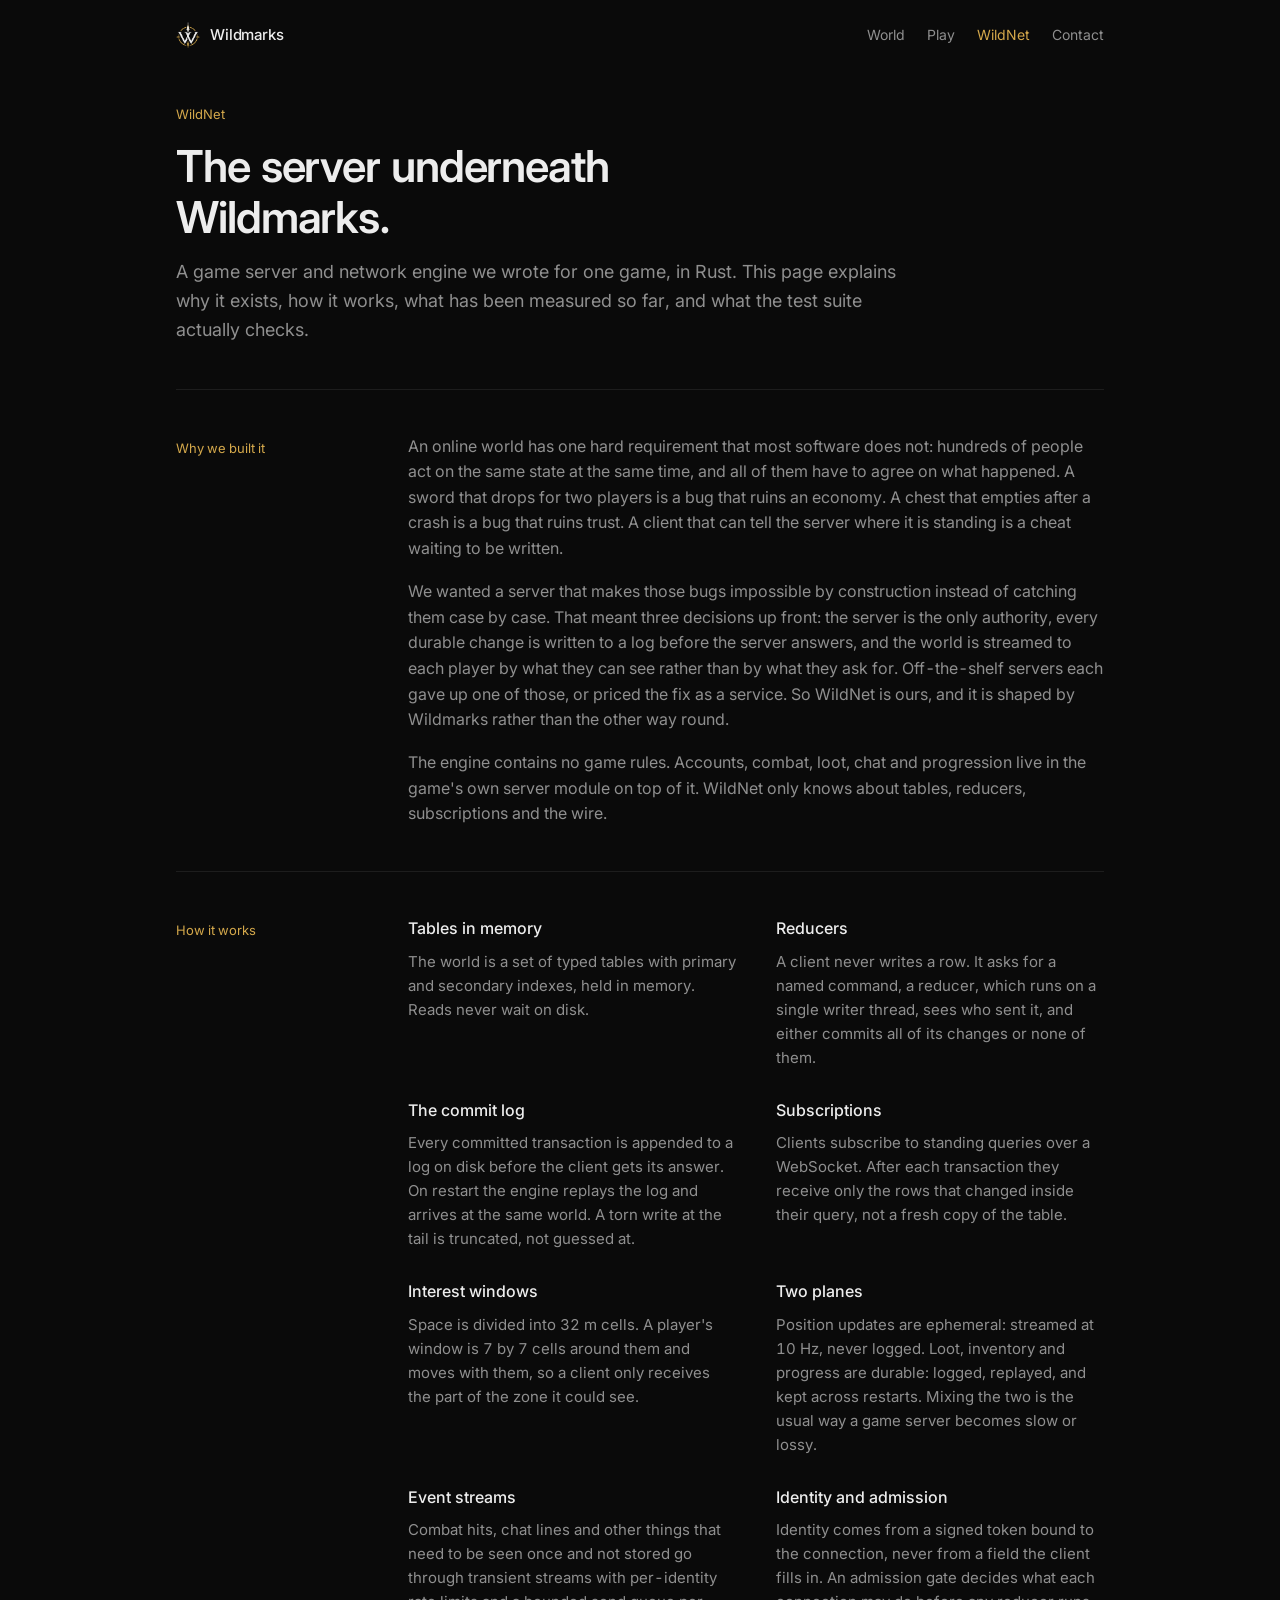
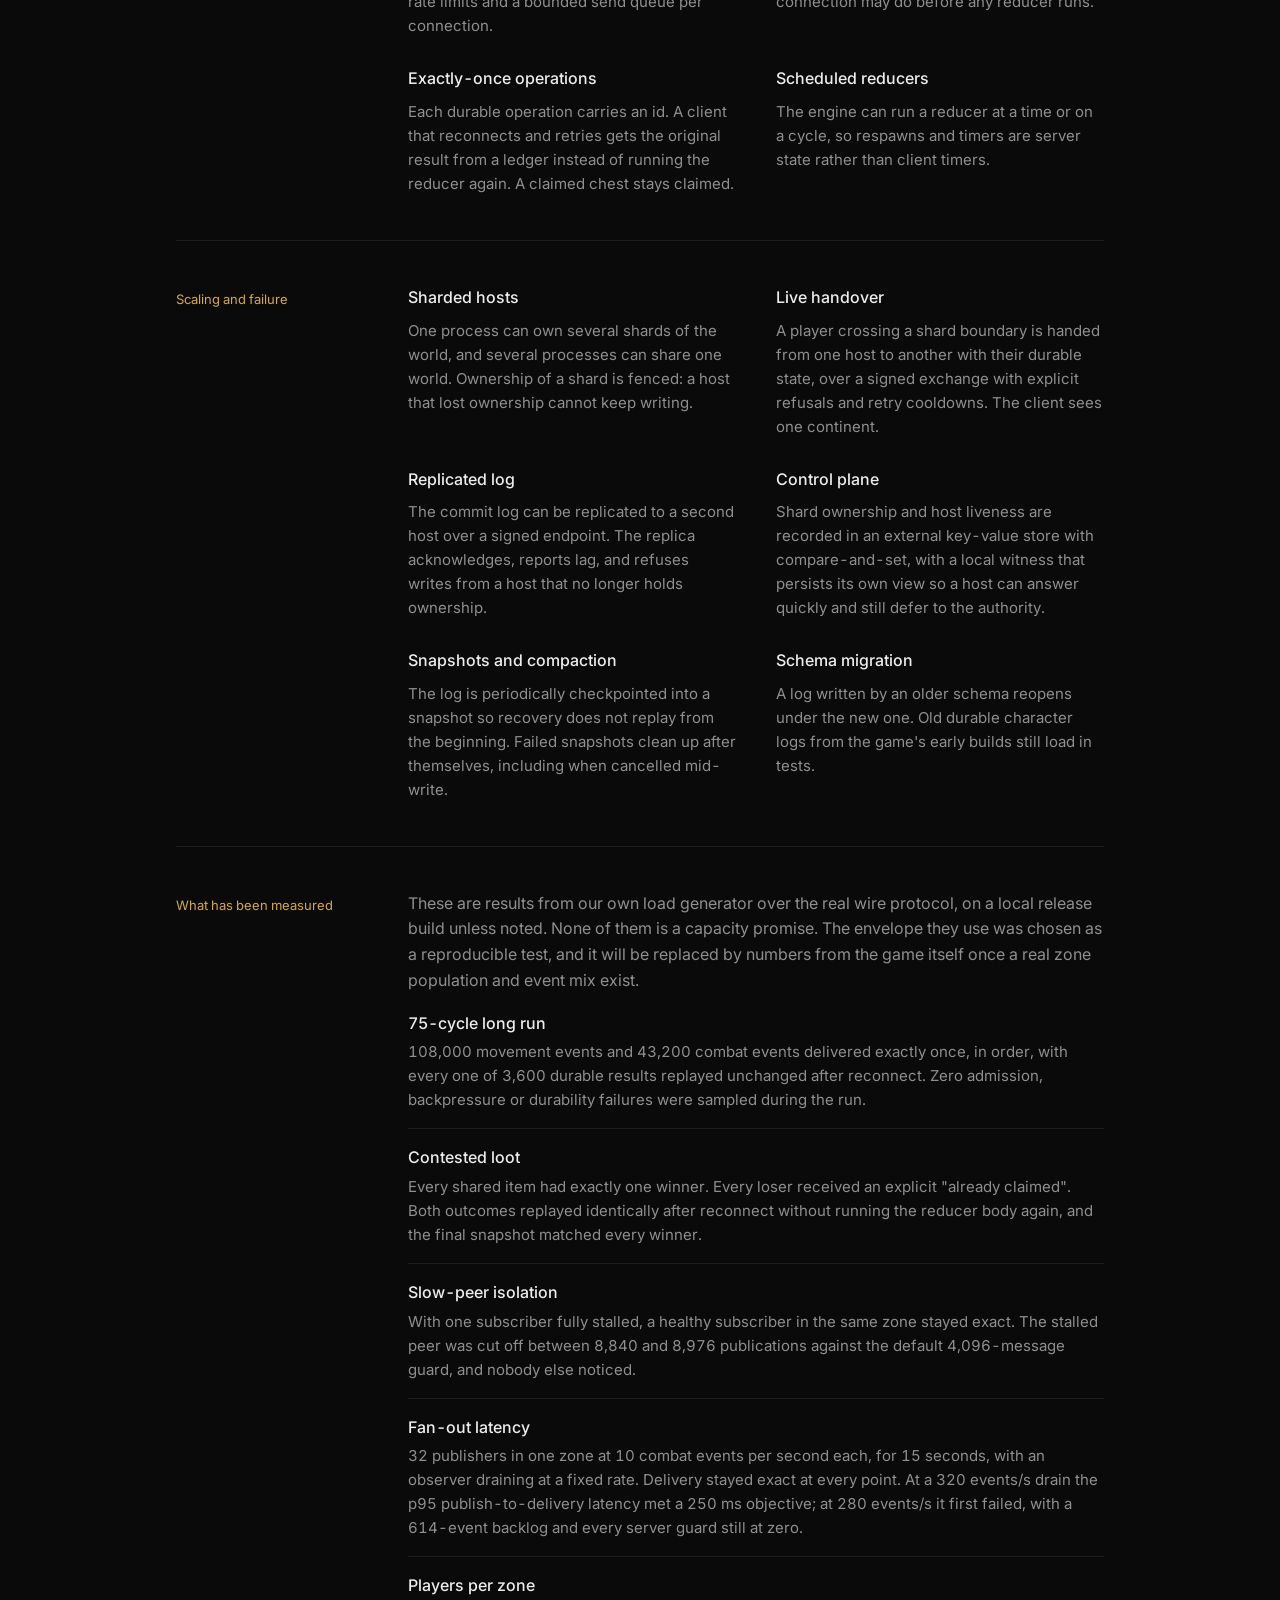
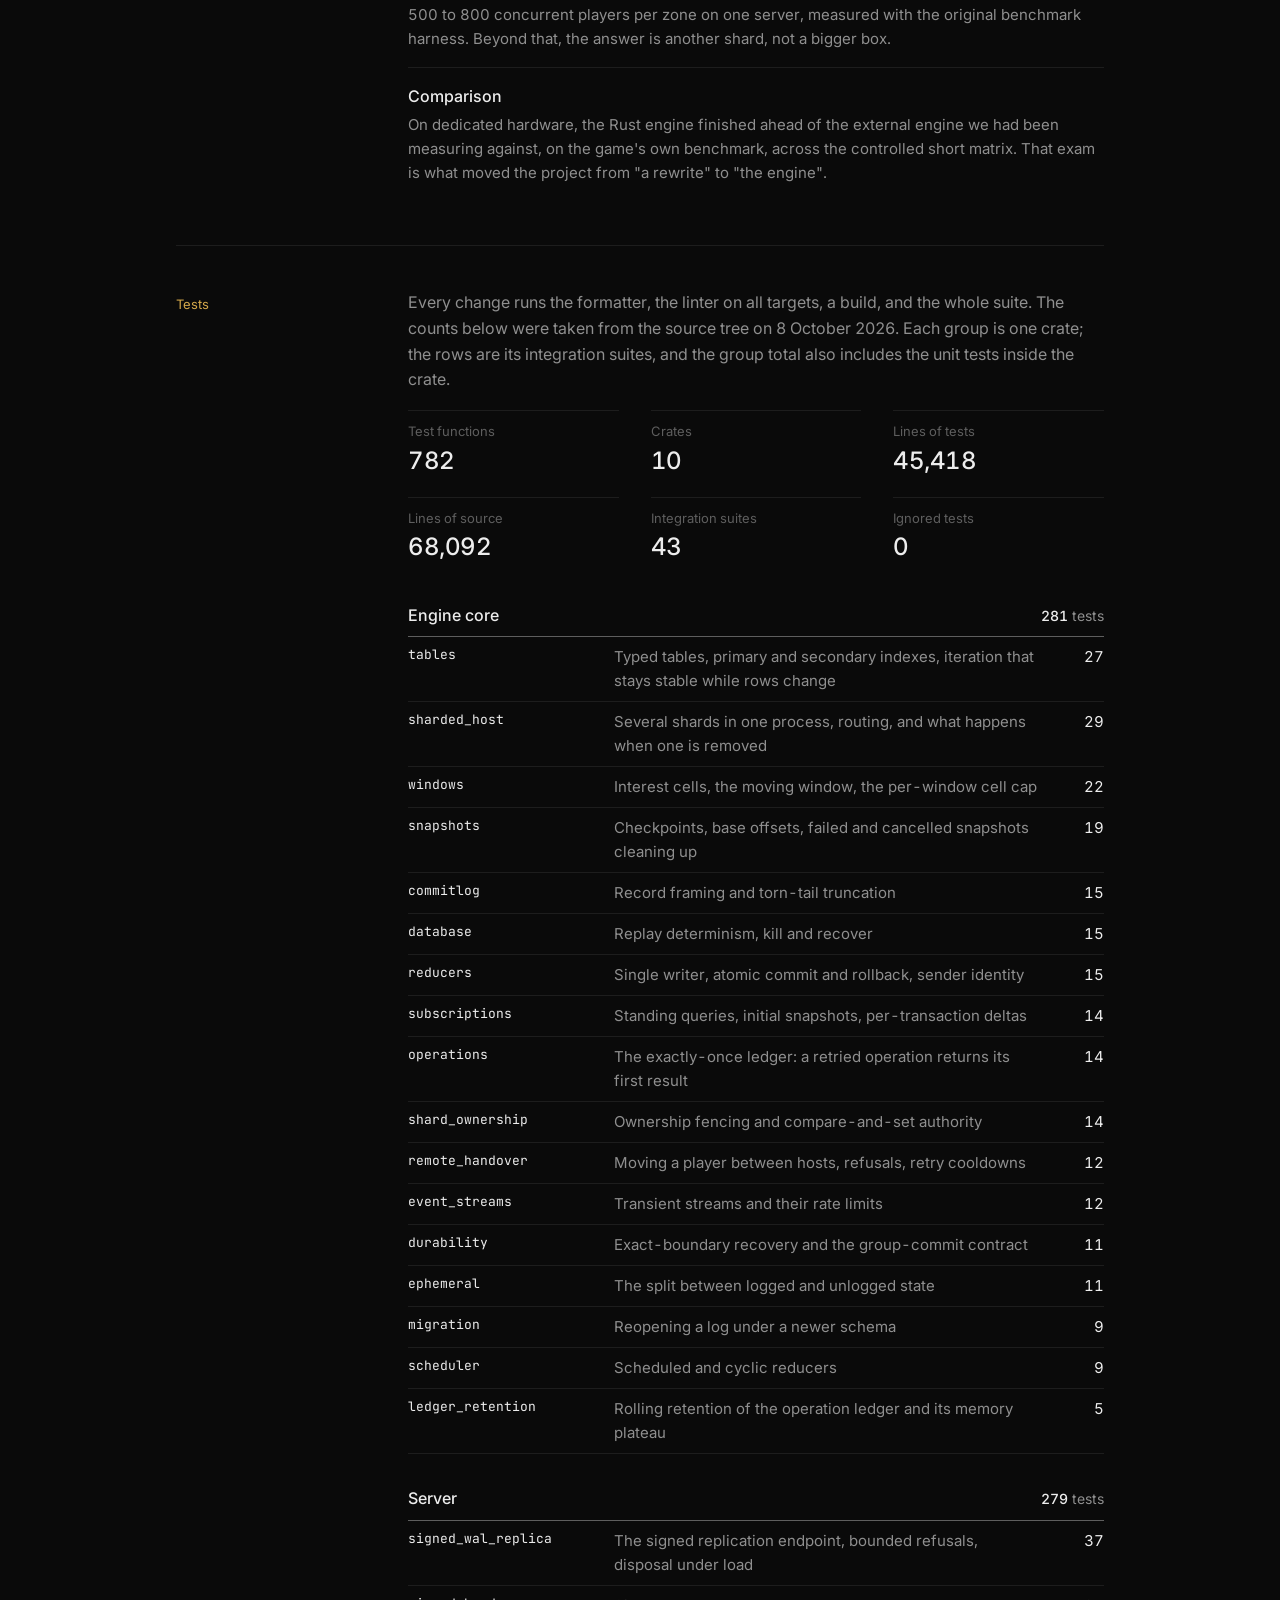
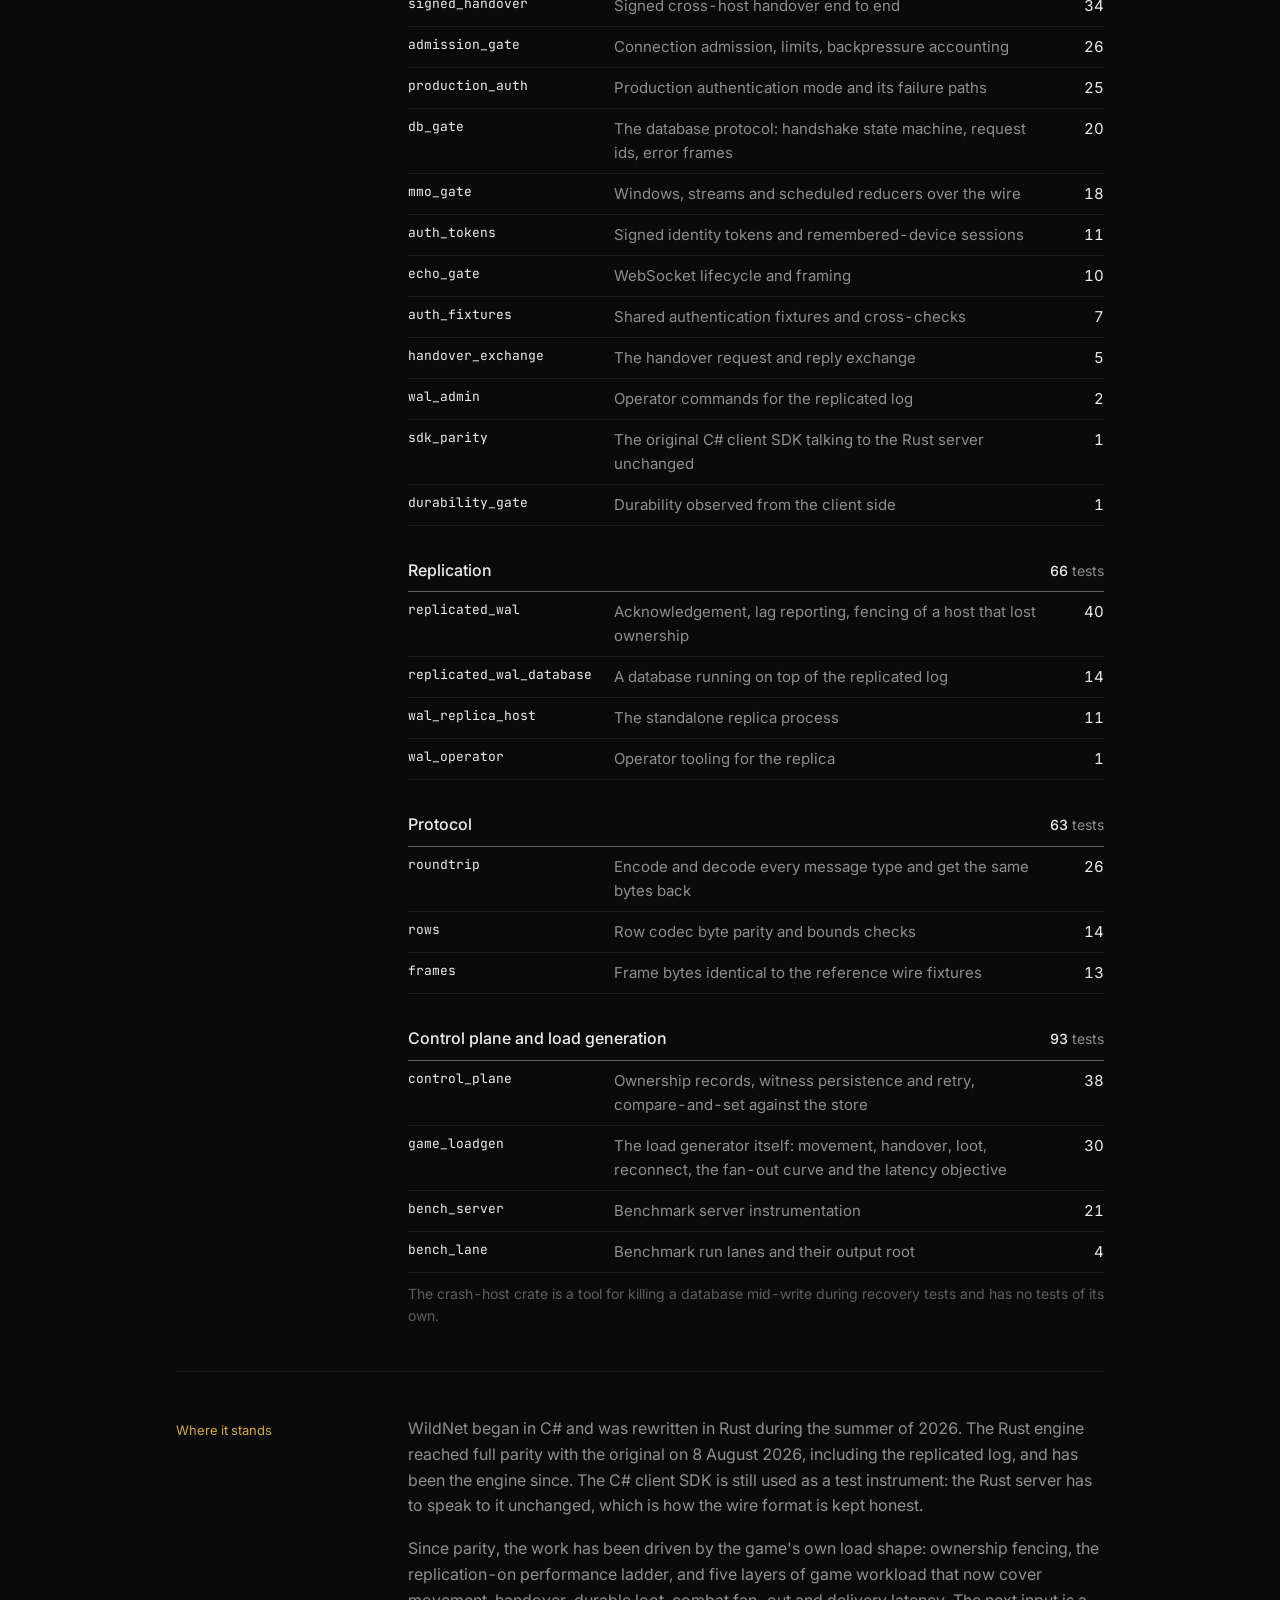
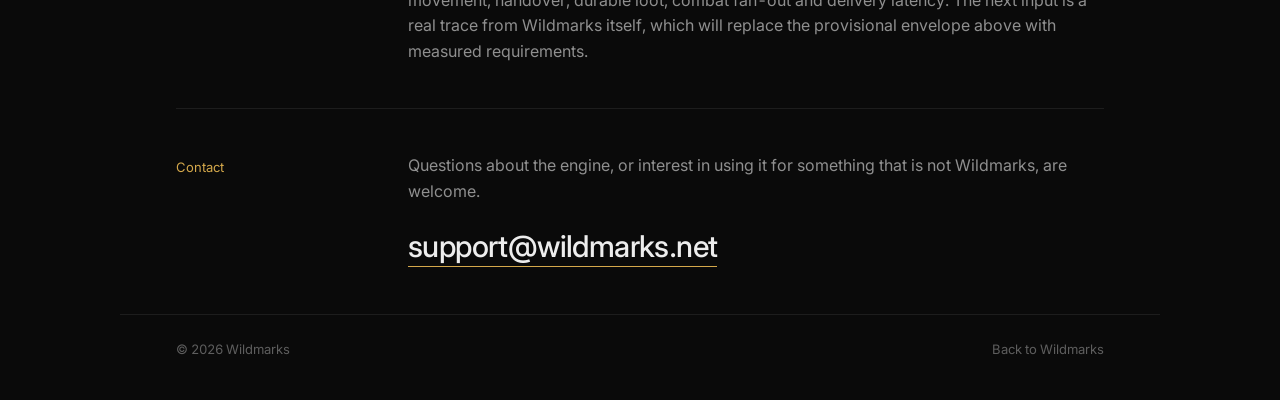
==== wildnet/index.html @ 72ea8e63 "Wider layout, WildNet page with measurements and the test suites Side-label grid at 1040px. New /wil" ====
<!doctype html>
<html lang="en">
<head>
  <meta charset="utf-8">
  <meta name="viewport" content="width=device-width, initial-scale=1">
  <title>WildNet — Wildmarks</title>
  <meta name="description" content="WildNet is the server-authoritative game engine underneath Wildmarks: in-memory tables, a commit log, transactional reducers, live subscriptions, sharding and replication. Written in Rust, 782 tests.">
  <meta name="theme-color" content="#0a0a0a">
  <link rel="canonical" href="https://wildmarks.net/wildnet/">
  <link rel="icon" type="image/png" sizes="64x64" href="/assets/img/favicon-64.png">
  <link rel="apple-touch-icon" href="/assets/img/apple-touch-icon.png">

  <meta property="og:type" content="website">
  <meta property="og:site_name" content="Wildmarks">
  <meta property="og:title" content="WildNet — the engine under Wildmarks">
  <meta property="og:description" content="A server-authoritative game engine written in Rust. How it works, what has been measured, what the 782 tests check.">
  <meta property="og:url" content="https://wildmarks.net/wildnet/">
  <meta property="og:image" content="https://wildmarks.net/assets/img/og.png">
  <meta name="twitter:card" content="summary_large_image">

  <link rel="preconnect" href="https://fonts.googleapis.com">
  <link rel="preconnect" href="https://fonts.gstatic.com" crossorigin>
  <link href="https://fonts.googleapis.com/css2?family=Inter:wght@400;500;600&family=JetBrains+Mono:wght@400&display=swap" rel="stylesheet">
  <link rel="stylesheet" href="/assets/css/site.css">
</head>
<body>

<header class="top">
  <a class="brand" href="/" aria-label="Wildmarks">
    <img src="/assets/img/wildmarks-mark.png" alt="" width="24" height="26">
    <span>Wildmarks</span>
  </a>
  <nav>
    <a href="/#world">World</a>
    <a href="/#play">Play</a>
    <a href="/wildnet/" aria-current="page">WildNet</a>
    <a href="mailto:support@wildmarks.net">Contact</a>
  </nav>
</header>

<main>

  <section class="title">
    <p class="label">WildNet</p>
    <h1>The server underneath Wildmarks.</h1>
    <p class="sub">A game server and network engine we wrote for one game, in Rust. This page explains why it exists, how it works, what has been measured so far, and what the test suite actually checks.</p>
  </section>

  <section class="row" id="why">
    <p class="label">Why we built it</p>
    <div class="body">
      <p>An online world has one hard requirement that most software does not: hundreds of people act on the same state at the same time, and all of them have to agree on what happened. A sword that drops for two players is a bug that ruins an economy. A chest that empties after a crash is a bug that ruins trust. A client that can tell the server where it is standing is a cheat waiting to be written.</p>
      <p>We wanted a server that makes those bugs impossible by construction instead of catching them case by case. That meant three decisions up front: the server is the only authority, every durable change is written to a log before the server answers, and the world is streamed to each player by what they can see rather than by what they ask for. Off-the-shelf servers each gave up one of those, or priced the fix as a service. So WildNet is ours, and it is shaped by Wildmarks rather than the other way round.</p>
      <p>The engine contains no game rules. Accounts, combat, loot, chat and progression live in the game's own server module on top of it. WildNet only knows about tables, reducers, subscriptions and the wire.</p>
    </div>
  </section>

  <section class="row" id="model">
    <p class="label">How it works</p>
    <div class="body">
      <div class="parts">
        <div>
          <h3>Tables in memory</h3>
          <p>The world is a set of typed tables with primary and secondary indexes, held in memory. Reads never wait on disk.</p>
        </div>
        <div>
          <h3>Reducers</h3>
          <p>A client never writes a row. It asks for a named command, a reducer, which runs on a single writer thread, sees who sent it, and either commits all of its changes or none of them.</p>
        </div>
        <div>
          <h3>The commit log</h3>
          <p>Every committed transaction is appended to a log on disk before the client gets its answer. On restart the engine replays the log and arrives at the same world. A torn write at the tail is truncated, not guessed at.</p>
        </div>
        <div>
          <h3>Subscriptions</h3>
          <p>Clients subscribe to standing queries over a WebSocket. After each transaction they receive only the rows that changed inside their query, not a fresh copy of the table.</p>
        </div>
        <div>
          <h3>Interest windows</h3>
          <p>Space is divided into 32 m cells. A player's window is 7 by 7 cells around them and moves with them, so a client only receives the part of the zone it could see.</p>
        </div>
        <div>
          <h3>Two planes</h3>
          <p>Position updates are ephemeral: streamed at 10 Hz, never logged. Loot, inventory and progress are durable: logged, replayed, and kept across restarts. Mixing the two is the usual way a game server becomes slow or lossy.</p>
        </div>
        <div>
          <h3>Event streams</h3>
          <p>Combat hits, chat lines and other things that need to be seen once and not stored go through transient streams with per-identity rate limits and a bounded send queue per connection.</p>
        </div>
        <div>
          <h3>Identity and admission</h3>
          <p>Identity comes from a signed token bound to the connection, never from a field the client fills in. An admission gate decides what each connection may do before any reducer runs.</p>
        </div>
        <div>
          <h3>Exactly-once operations</h3>
          <p>Each durable operation carries an id. A client that reconnects and retries gets the original result from a ledger instead of running the reducer again. A claimed chest stays claimed.</p>
        </div>
        <div>
          <h3>Scheduled reducers</h3>
          <p>The engine can run a reducer at a time or on a cycle, so respawns and timers are server state rather than client timers.</p>
        </div>
      </div>
    </div>
  </section>

  <section class="row" id="scale">
    <p class="label">Scaling and failure</p>
    <div class="body">
      <div class="parts">
        <div>
          <h3>Sharded hosts</h3>
          <p>One process can own several shards of the world, and several processes can share one world. Ownership of a shard is fenced: a host that lost ownership cannot keep writing.</p>
        </div>
        <div>
          <h3>Live handover</h3>
          <p>A player crossing a shard boundary is handed from one host to another with their durable state, over a signed exchange with explicit refusals and retry cooldowns. The client sees one continent.</p>
        </div>
        <div>
          <h3>Replicated log</h3>
          <p>The commit log can be replicated to a second host over a signed endpoint. The replica acknowledges, reports lag, and refuses writes from a host that no longer holds ownership.</p>
        </div>
        <div>
          <h3>Control plane</h3>
          <p>Shard ownership and host liveness are recorded in an external key-value store with compare-and-set, with a local witness that persists its own view so a host can answer quickly and still defer to the authority.</p>
        </div>
        <div>
          <h3>Snapshots and compaction</h3>
          <p>The log is periodically checkpointed into a snapshot so recovery does not replay from the beginning. Failed snapshots clean up after themselves, including when cancelled mid-write.</p>
        </div>
        <div>
          <h3>Schema migration</h3>
          <p>A log written by an older schema reopens under the new one. Old durable character logs from the game's early builds still load in tests.</p>
        </div>
      </div>
    </div>
  </section>

  <section class="row" id="measured">
    <p class="label">What has been measured</p>
    <div class="body">
      <p>These are results from our own load generator over the real wire protocol, on a local release build unless noted. None of them is a capacity promise. The envelope they use was chosen as a reproducible test, and it will be replaced by numbers from the game itself once a real zone population and event mix exist.</p>
      <dl class="measure">
        <div>
          <dt>75-cycle long run</dt>
          <dd>108,000 movement events and 43,200 combat events delivered exactly once, in order, with every one of 3,600 durable results replayed unchanged after reconnect. Zero admission, backpressure or durability failures were sampled during the run.</dd>
        </div>
        <div>
          <dt>Contested loot</dt>
          <dd>Every shared item had exactly one winner. Every loser received an explicit "already claimed". Both outcomes replayed identically after reconnect without running the reducer body again, and the final snapshot matched every winner.</dd>
        </div>
        <div>
          <dt>Slow-peer isolation</dt>
          <dd>With one subscriber fully stalled, a healthy subscriber in the same zone stayed exact. The stalled peer was cut off between 8,840 and 8,976 publications against the default 4,096-message guard, and nobody else noticed.</dd>
        </div>
        <div>
          <dt>Fan-out latency</dt>
          <dd>32 publishers in one zone at 10 combat events per second each, for 15 seconds, with an observer draining at a fixed rate. Delivery stayed exact at every point. At a 320 events/s drain the p95 publish-to-delivery latency met a 250 ms objective; at 280 events/s it first failed, with a 614-event backlog and every server guard still at zero.</dd>
        </div>
        <div>
          <dt>Players per zone</dt>
          <dd>500 to 800 concurrent players per zone on one server, measured with the original benchmark harness. Beyond that, the answer is another shard, not a bigger box.</dd>
        </div>
        <div>
          <dt>Comparison</dt>
          <dd>On dedicated hardware, the Rust engine finished ahead of the external engine we had been measuring against, on the game's own benchmark, across the controlled short matrix. That exam is what moved the project from "a rewrite" to "the engine".</dd>
        </div>
      </dl>
    </div>
  </section>

  <section class="row" id="tests">
    <p class="label">Tests</p>
    <div class="body">
      <p>Every change runs the formatter, the linter on all targets, a build, and the whole suite. The counts below were taken from the source tree on 8 October 2026. Each group is one crate; the rows are its integration suites, and the group total also includes the unit tests inside the crate.</p>

      <dl class="suite-summary">
        <div><dt>Test functions</dt><dd>782</dd></div>
        <div><dt>Crates</dt><dd>10</dd></div>
        <div><dt>Lines of tests</dt><dd>45,418</dd></div>
        <div><dt>Lines of source</dt><dd>68,092</dd></div>
        <div><dt>Integration suites</dt><dd>43</dd></div>
        <div><dt>Ignored tests</dt><dd>0</dd></div>
      </dl>

      <div class="suite">
        <header><h3>Engine core</h3><span><b>281</b> tests</span></header>
        <ul>
          <li><code>tables</code><span>Typed tables, primary and secondary indexes, iteration that stays stable while rows change</span><em>27</em></li>
          <li><code>sharded_host</code><span>Several shards in one process, routing, and what happens when one is removed</span><em>29</em></li>
          <li><code>windows</code><span>Interest cells, the moving window, the per-window cell cap</span><em>22</em></li>
          <li><code>snapshots</code><span>Checkpoints, base offsets, failed and cancelled snapshots cleaning up</span><em>19</em></li>
          <li><code>commitlog</code><span>Record framing and torn-tail truncation</span><em>15</em></li>
          <li><code>database</code><span>Replay determinism, kill and recover</span><em>15</em></li>
          <li><code>reducers</code><span>Single writer, atomic commit and rollback, sender identity</span><em>15</em></li>
          <li><code>subscriptions</code><span>Standing queries, initial snapshots, per-transaction deltas</span><em>14</em></li>
          <li><code>operations</code><span>The exactly-once ledger: a retried operation returns its first result</span><em>14</em></li>
          <li><code>shard_ownership</code><span>Ownership fencing and compare-and-set authority</span><em>14</em></li>
          <li><code>remote_handover</code><span>Moving a player between hosts, refusals, retry cooldowns</span><em>12</em></li>
          <li><code>event_streams</code><span>Transient streams and their rate limits</span><em>12</em></li>
          <li><code>durability</code><span>Exact-boundary recovery and the group-commit contract</span><em>11</em></li>
          <li><code>ephemeral</code><span>The split between logged and unlogged state</span><em>11</em></li>
          <li><code>migration</code><span>Reopening a log under a newer schema</span><em>9</em></li>
          <li><code>scheduler</code><span>Scheduled and cyclic reducers</span><em>9</em></li>
          <li><code>ledger_retention</code><span>Rolling retention of the operation ledger and its memory plateau</span><em>5</em></li>
        </ul>
      </div>

      <div class="suite">
        <header><h3>Server</h3><span><b>279</b> tests</span></header>
        <ul>
          <li><code>signed_wal_replica</code><span>The signed replication endpoint, bounded refusals, disposal under load</span><em>37</em></li>
          <li><code>signed_handover</code><span>Signed cross-host handover end to end</span><em>34</em></li>
          <li><code>admission_gate</code><span>Connection admission, limits, backpressure accounting</span><em>26</em></li>
          <li><code>production_auth</code><span>Production authentication mode and its failure paths</span><em>25</em></li>
          <li><code>db_gate</code><span>The database protocol: handshake state machine, request ids, error frames</span><em>20</em></li>
          <li><code>mmo_gate</code><span>Windows, streams and scheduled reducers over the wire</span><em>18</em></li>
          <li><code>auth_tokens</code><span>Signed identity tokens and remembered-device sessions</span><em>11</em></li>
          <li><code>echo_gate</code><span>WebSocket lifecycle and framing</span><em>10</em></li>
          <li><code>auth_fixtures</code><span>Shared authentication fixtures and cross-checks</span><em>7</em></li>
          <li><code>handover_exchange</code><span>The handover request and reply exchange</span><em>5</em></li>
          <li><code>wal_admin</code><span>Operator commands for the replicated log</span><em>2</em></li>
          <li><code>sdk_parity</code><span>The original C# client SDK talking to the Rust server unchanged</span><em>1</em></li>
          <li><code>durability_gate</code><span>Durability observed from the client side</span><em>1</em></li>
        </ul>
      </div>

      <div class="suite">
        <header><h3>Replication</h3><span><b>66</b> tests</span></header>
        <ul>
          <li><code>replicated_wal</code><span>Acknowledgement, lag reporting, fencing of a host that lost ownership</span><em>40</em></li>
          <li><code>replicated_wal_database</code><span>A database running on top of the replicated log</span><em>14</em></li>
          <li><code>wal_replica_host</code><span>The standalone replica process</span><em>11</em></li>
          <li><code>wal_operator</code><span>Operator tooling for the replica</span><em>1</em></li>
        </ul>
      </div>

      <div class="suite">
        <header><h3>Protocol</h3><span><b>63</b> tests</span></header>
        <ul>
          <li><code>roundtrip</code><span>Encode and decode every message type and get the same bytes back</span><em>26</em></li>
          <li><code>rows</code><span>Row codec byte parity and bounds checks</span><em>14</em></li>
          <li><code>frames</code><span>Frame bytes identical to the reference wire fixtures</span><em>13</em></li>
        </ul>
      </div>

      <div class="suite">
        <header><h3>Control plane and load generation</h3><span><b>93</b> tests</span></header>
        <ul>
          <li><code>control_plane</code><span>Ownership records, witness persistence and retry, compare-and-set against the store</span><em>38</em></li>
          <li><code>game_loadgen</code><span>The load generator itself: movement, handover, loot, reconnect, the fan-out curve and the latency objective</span><em>30</em></li>
          <li><code>bench_server</code><span>Benchmark server instrumentation</span><em>21</em></li>
          <li><code>bench_lane</code><span>Benchmark run lanes and their output root</span><em>4</em></li>
        </ul>
        <p class="note">The crash-host crate is a tool for killing a database mid-write during recovery tests and has no tests of its own.</p>
      </div>
    </div>
  </section>

  <section class="row" id="status">
    <p class="label">Where it stands</p>
    <div class="body">
      <p>WildNet began in C# and was rewritten in Rust during the summer of 2026. The Rust engine reached full parity with the original on 8 August 2026, including the replicated log, and has been the engine since. The C# client SDK is still used as a test instrument: the Rust server has to speak to it unchanged, which is how the wire format is kept honest.</p>
      <p>Since parity, the work has been driven by the game's own load shape: ownership fencing, the replication-on performance ladder, and five layers of game workload that now cover movement, handover, durable loot, combat fan-out and delivery latency. The next input is a real trace from Wildmarks itself, which will replace the provisional envelope above with measured requirements.</p>
    </div>
  </section>

  <section class="row" id="contact">
    <p class="label">Contact</p>
    <div class="body">
      <p>Questions about the engine, or interest in using it for something that is not Wildmarks, are welcome.</p>
      <a class="mail" href="mailto:support@wildmarks.net">support@wildmarks.net</a>
    </div>
  </section>

</main>

<footer>
  <p>© 2026 Wildmarks</p>
  <p><a href="/">Back to Wildmarks</a></p>
</footer>

</body>
</html>
---- assets/css/site.css ----
:root {
  --bg: #0a0a0a;
  --fg: #ededed;
  --fg-2: #8f8f8f;
  --fg-3: #5e5e5e;
  --accent: #d4a84b;
  --line: rgba(255, 255, 255, 0.08);
  --col: 1040px;
  --pad: clamp(20px, 5vw, 56px);
  --measure: 70ch;
}

*, *::before, *::after { box-sizing: border-box; }
html { -webkit-text-size-adjust: 100%; scroll-padding-top: 24px; }
body {
  margin: 0;
  background: var(--bg);
  color: var(--fg);
  font-family: "Inter", system-ui, -apple-system, "Segoe UI", sans-serif;
  font-size: 16px;
  line-height: 1.6;
  -webkit-font-smoothing: antialiased;
  text-rendering: optimizeLegibility;
  font-feature-settings: "tnum";
}
a { color: inherit; text-decoration: none; }
img { display: block; }
p { margin: 0 0 1.1em; }
strong { font-weight: 500; color: var(--fg); }
h2 { font-size: 22px; font-weight: 600; letter-spacing: -0.015em; line-height: 1.3; margin: 0 0 18px; }
h3 { font-size: 16px; font-weight: 500; margin: 0 0 8px; }

/* header */
.top {
  max-width: var(--col); margin: 0 auto; padding: 22px var(--pad) 0;
  display: flex; align-items: center; justify-content: space-between;
}
.brand { display: inline-flex; align-items: center; gap: 10px; font-weight: 500; font-size: 15px; letter-spacing: -0.01em; }
.brand img { width: 24px; height: auto; }
.top nav { display: flex; gap: 22px; font-size: 14px; color: var(--fg-2); }
.top nav a:hover, .top nav a[aria-current] { color: var(--fg); }
.top nav a[aria-current] { color: var(--accent); }

/* page column */
main { max-width: var(--col); margin: 0 auto; padding: 0 var(--pad); }
section { border-top: 1px solid var(--line); padding: 44px 0; }
section:first-child { border-top: 0; }

/* two-column section: label left, content right */
.row { display: grid; grid-template-columns: 200px minmax(0, 1fr); gap: 32px; }
.row > .label { margin: 0; padding-top: 4px; }
.label { font-size: 13px; color: var(--accent); margin: 0 0 16px; }
.body { max-width: var(--measure); }
.body p { color: var(--fg-2); }
.body p strong { color: var(--fg); }
.body p:last-child { margin-bottom: 0; }
.quiet { color: var(--fg-3); }
.body p + .quiet { margin-top: 20px; }
.more { display: inline-block; margin-top: 18px; color: var(--fg); border-bottom: 1px solid var(--accent); padding-bottom: 1px; }
.more:hover { color: var(--accent); }

/* hero */
.hero { padding: 64px 0 52px; }
.lockup { width: 250px; height: auto; margin: 0 0 40px; }
.hero h1 {
  font-size: clamp(32px, 2rem + 2.4vw, 54px); font-weight: 600; line-height: 1.12; letter-spacing: -0.025em;
  margin: 0 0 18px; max-width: 18ch;
}
.sub { font-size: 18px; color: var(--fg-2); margin: 0; max-width: 40em; }

/* page title (inner pages) */
.title { padding: 56px 0 44px; }
.title h1 { font-size: clamp(30px, 2rem + 1.6vw, 44px); font-weight: 600; line-height: 1.15; letter-spacing: -0.025em; margin: 0 0 16px; max-width: 22ch; }

/* lists */
.list { list-style: none; margin: 0 0 20px; padding: 0; }
.list li { padding: 10px 0; border-top: 1px solid var(--line); color: var(--fg-2); }
.list li:first-child { border-top: 0; padding-top: 0; }

.facts { margin: 24px 0 0; border-top: 1px solid var(--line); }
.facts > div { display: grid; grid-template-columns: 160px 1fr; gap: 16px; padding: 9px 0; border-bottom: 1px solid var(--line); font-size: 15px; }
.facts dt { color: var(--fg-3); margin: 0; }
.facts dd { margin: 0; color: var(--fg-2); }

/* engine page: parts grid */
.parts { display: grid; grid-template-columns: repeat(2, minmax(0, 1fr)); gap: 28px 40px; }
.parts p { margin: 0; color: var(--fg-2); font-size: 15px; }

/* measurements */
.measure { margin: 0; }
.measure > div { padding: 16px 0; border-top: 1px solid var(--line); }
.measure > div:first-child { border-top: 0; padding-top: 0; }
.measure dt { font-weight: 500; margin-bottom: 4px; }
.measure dd { margin: 0; color: var(--fg-2); font-size: 15px; }

/* test suites */
.suite-summary { display: grid; grid-template-columns: repeat(3, minmax(0, 1fr)); gap: 16px 32px; margin: 0 0 36px; }
.suite-summary div { border-top: 1px solid var(--line); padding-top: 10px; }
.suite-summary dt { font-size: 13px; color: var(--fg-3); }
.suite-summary dd { margin: 0; font-size: 24px; font-weight: 500; letter-spacing: -0.02em; }
.suite { margin: 0 0 32px; }
.suite:last-child { margin-bottom: 0; }
.suite header { display: flex; justify-content: space-between; align-items: baseline; gap: 16px; padding-bottom: 8px; border-bottom: 1px solid var(--fg-3); }
.suite header h3 { margin: 0; }
.suite header span { color: var(--fg-2); font-size: 14px; }
.suite header span b { color: var(--fg); font-weight: 500; }
.suite ul { list-style: none; margin: 0; padding: 0; }
.suite li { display: grid; grid-template-columns: 190px minmax(0, 1fr) 48px; gap: 16px; padding: 8px 0; border-bottom: 1px solid var(--line); font-size: 15px; }
.suite li code { font-family: "JetBrains Mono", ui-monospace, "SFMono-Regular", Consolas, monospace; font-size: 13px; color: var(--fg); }
.suite li span { color: var(--fg-2); }
.suite li em { font-style: normal; text-align: right; color: var(--fg); }
.suite .note { color: var(--fg-3); font-size: 14px; margin: 10px 0 0; }

/* contact */
.mail { font-size: clamp(22px, 1.2rem + 1.4vw, 30px); font-weight: 500; letter-spacing: -0.02em; border-bottom: 1px solid var(--accent); padding-bottom: 2px; }
.mail:hover { color: var(--accent); }

footer {
  max-width: var(--col); margin: 0 auto; padding: 24px var(--pad) 40px;
  border-top: 1px solid var(--line); display: flex; justify-content: space-between; gap: 16px; flex-wrap: wrap;
  font-size: 13px; color: var(--fg-3);
}
footer p { margin: 0; }
footer a:hover { color: var(--fg); }

@media (max-width: 820px) {
  .row { grid-template-columns: 1fr; gap: 12px; }
  .parts { grid-template-columns: 1fr; gap: 20px; }
  .suite-summary { grid-template-columns: repeat(2, minmax(0, 1fr)); }
  .suite li { grid-template-columns: minmax(0, 1fr) 40px; }
  .suite li code { grid-column: 1; }
  .suite li span { grid-column: 1; }
  .suite li em { grid-column: 2; grid-row: 1; }
  .facts > div { grid-template-columns: 1fr; gap: 2px; }
  .hero { padding-top: 52px; }
  .lockup { width: 210px; margin-bottom: 32px; }
  .top nav { gap: 16px; }
}
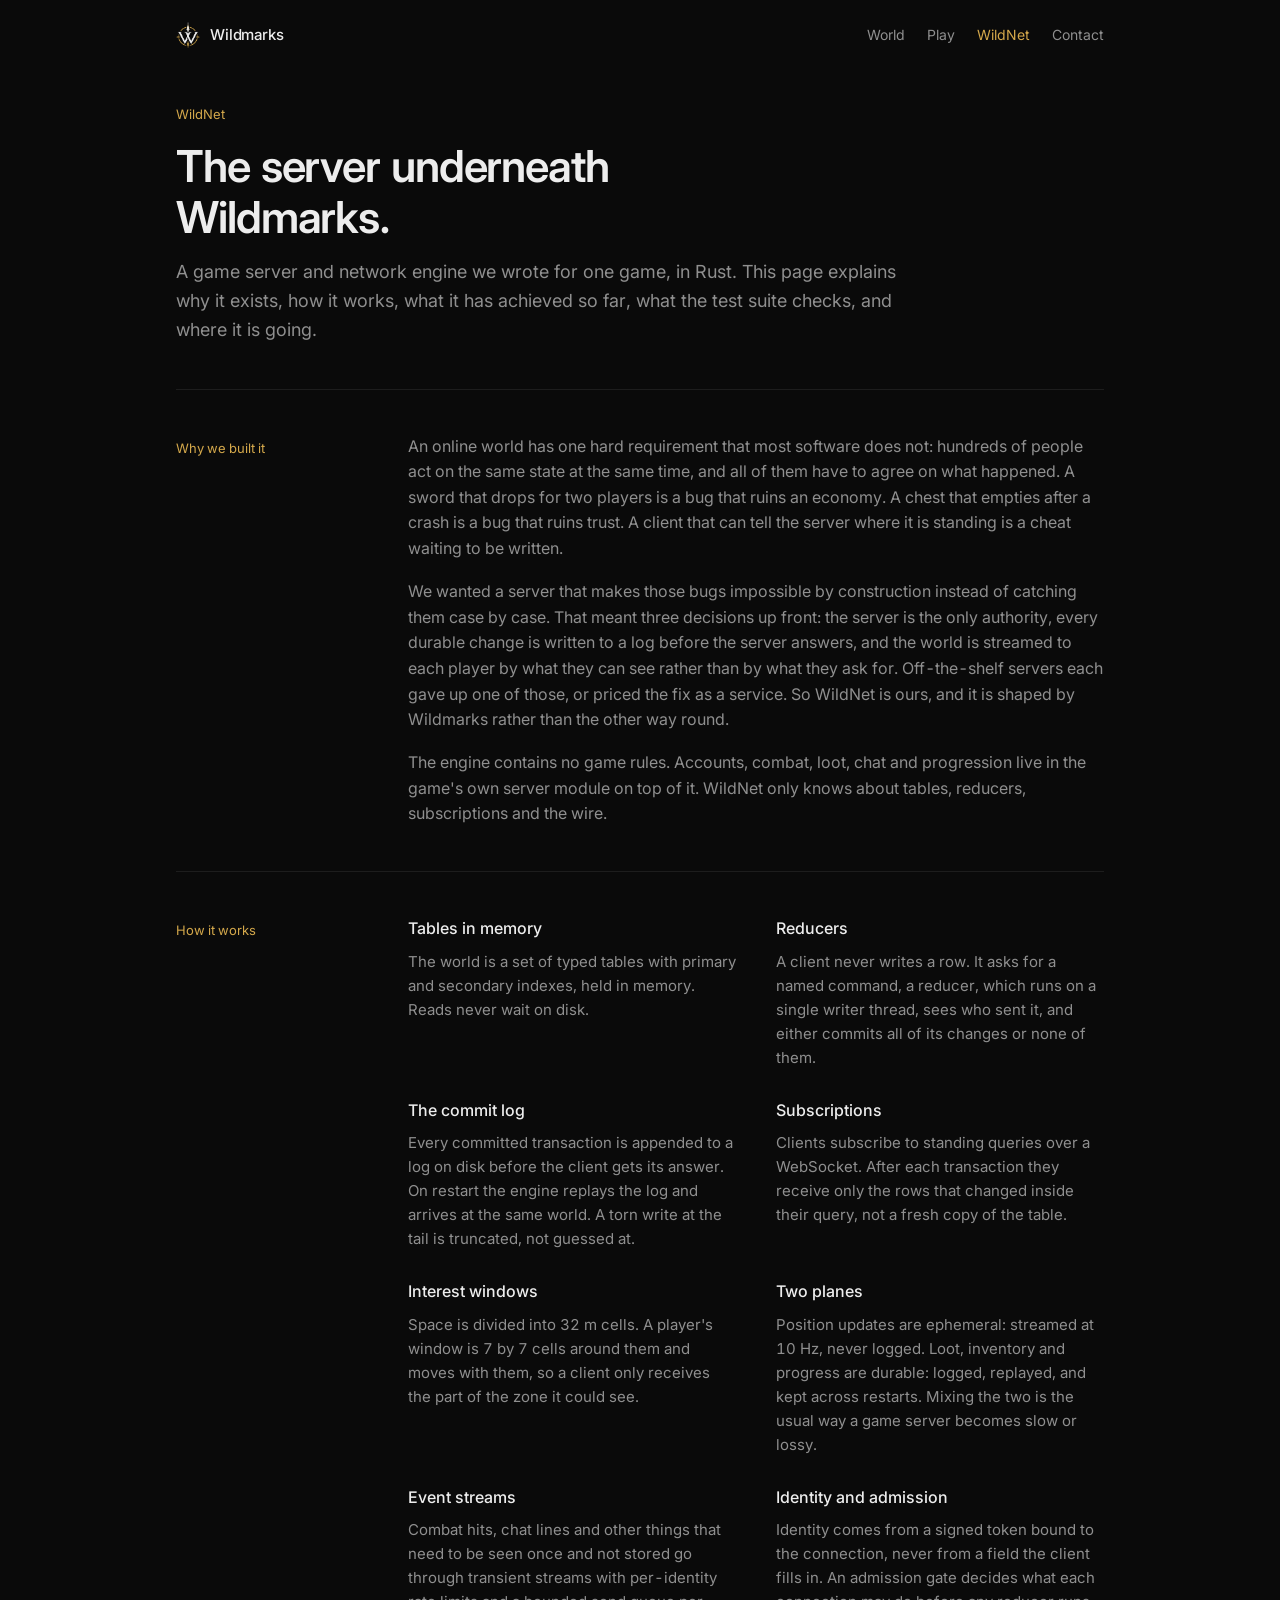
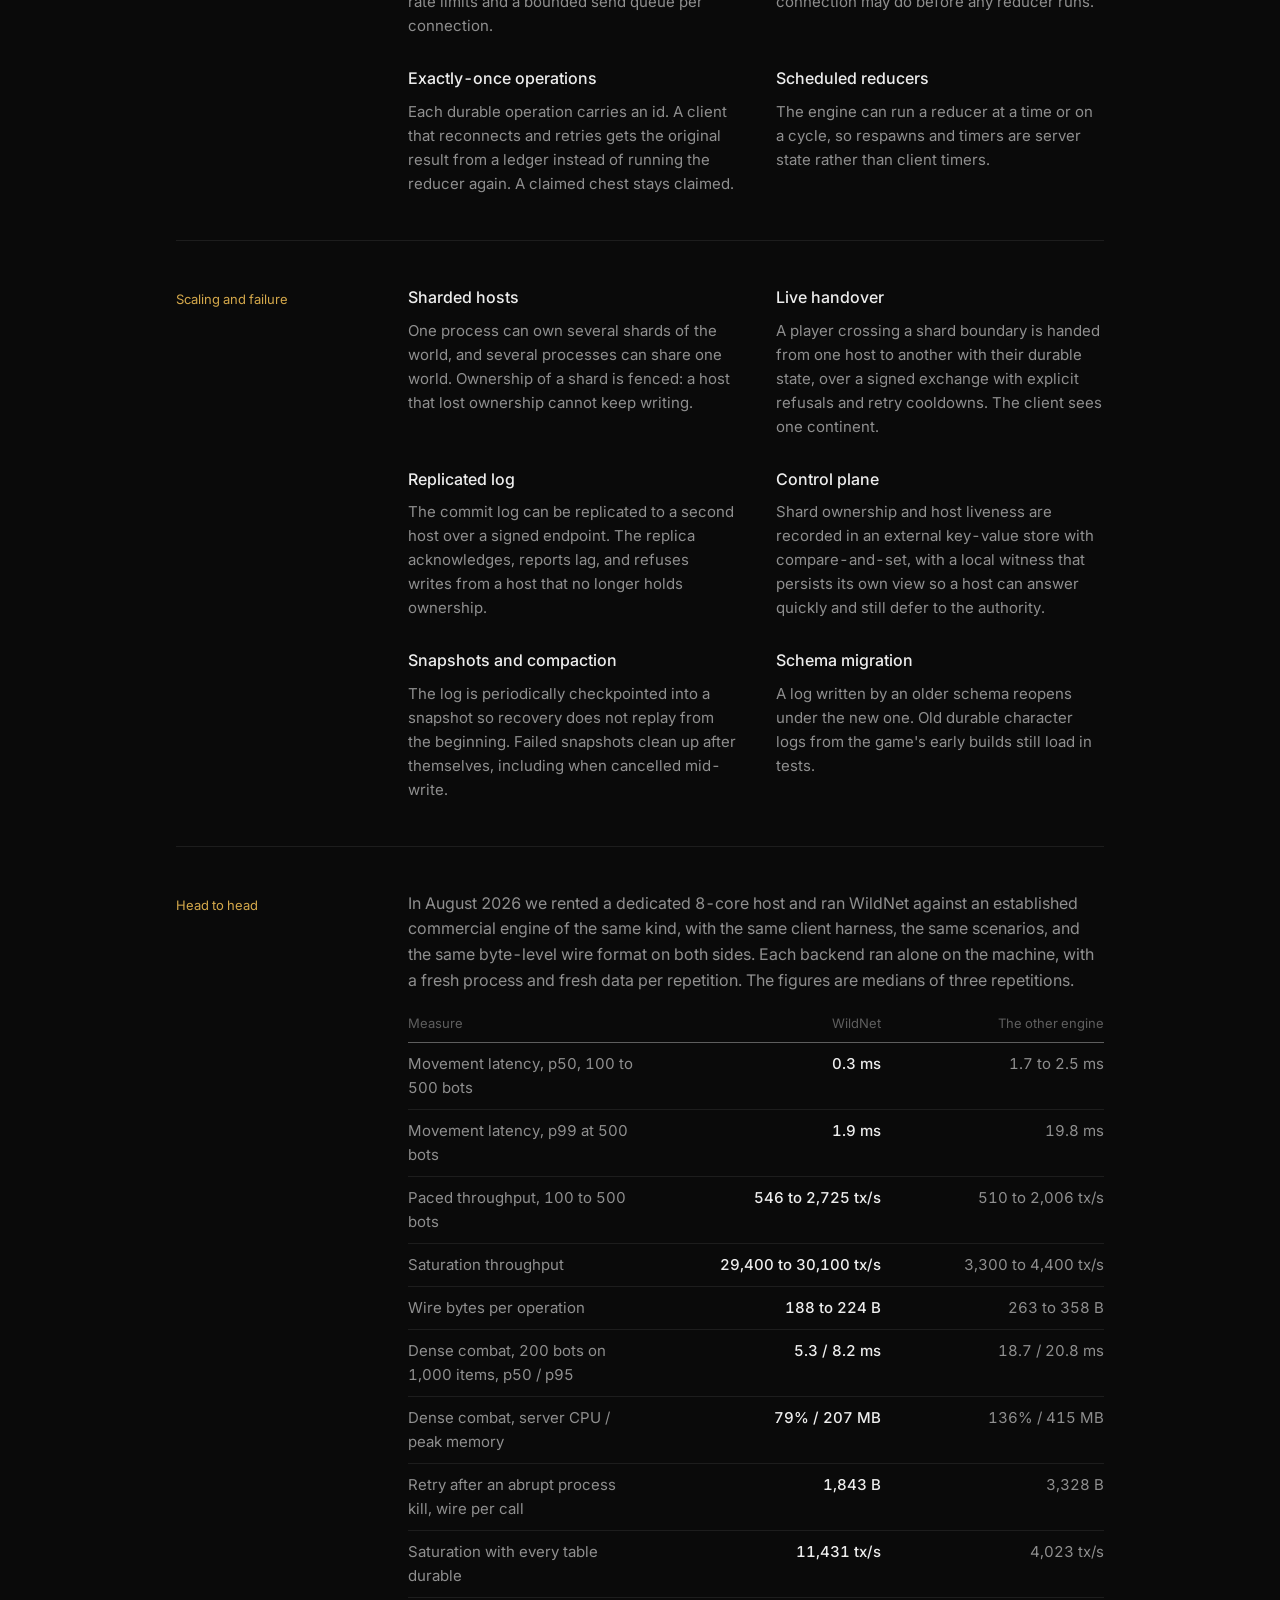
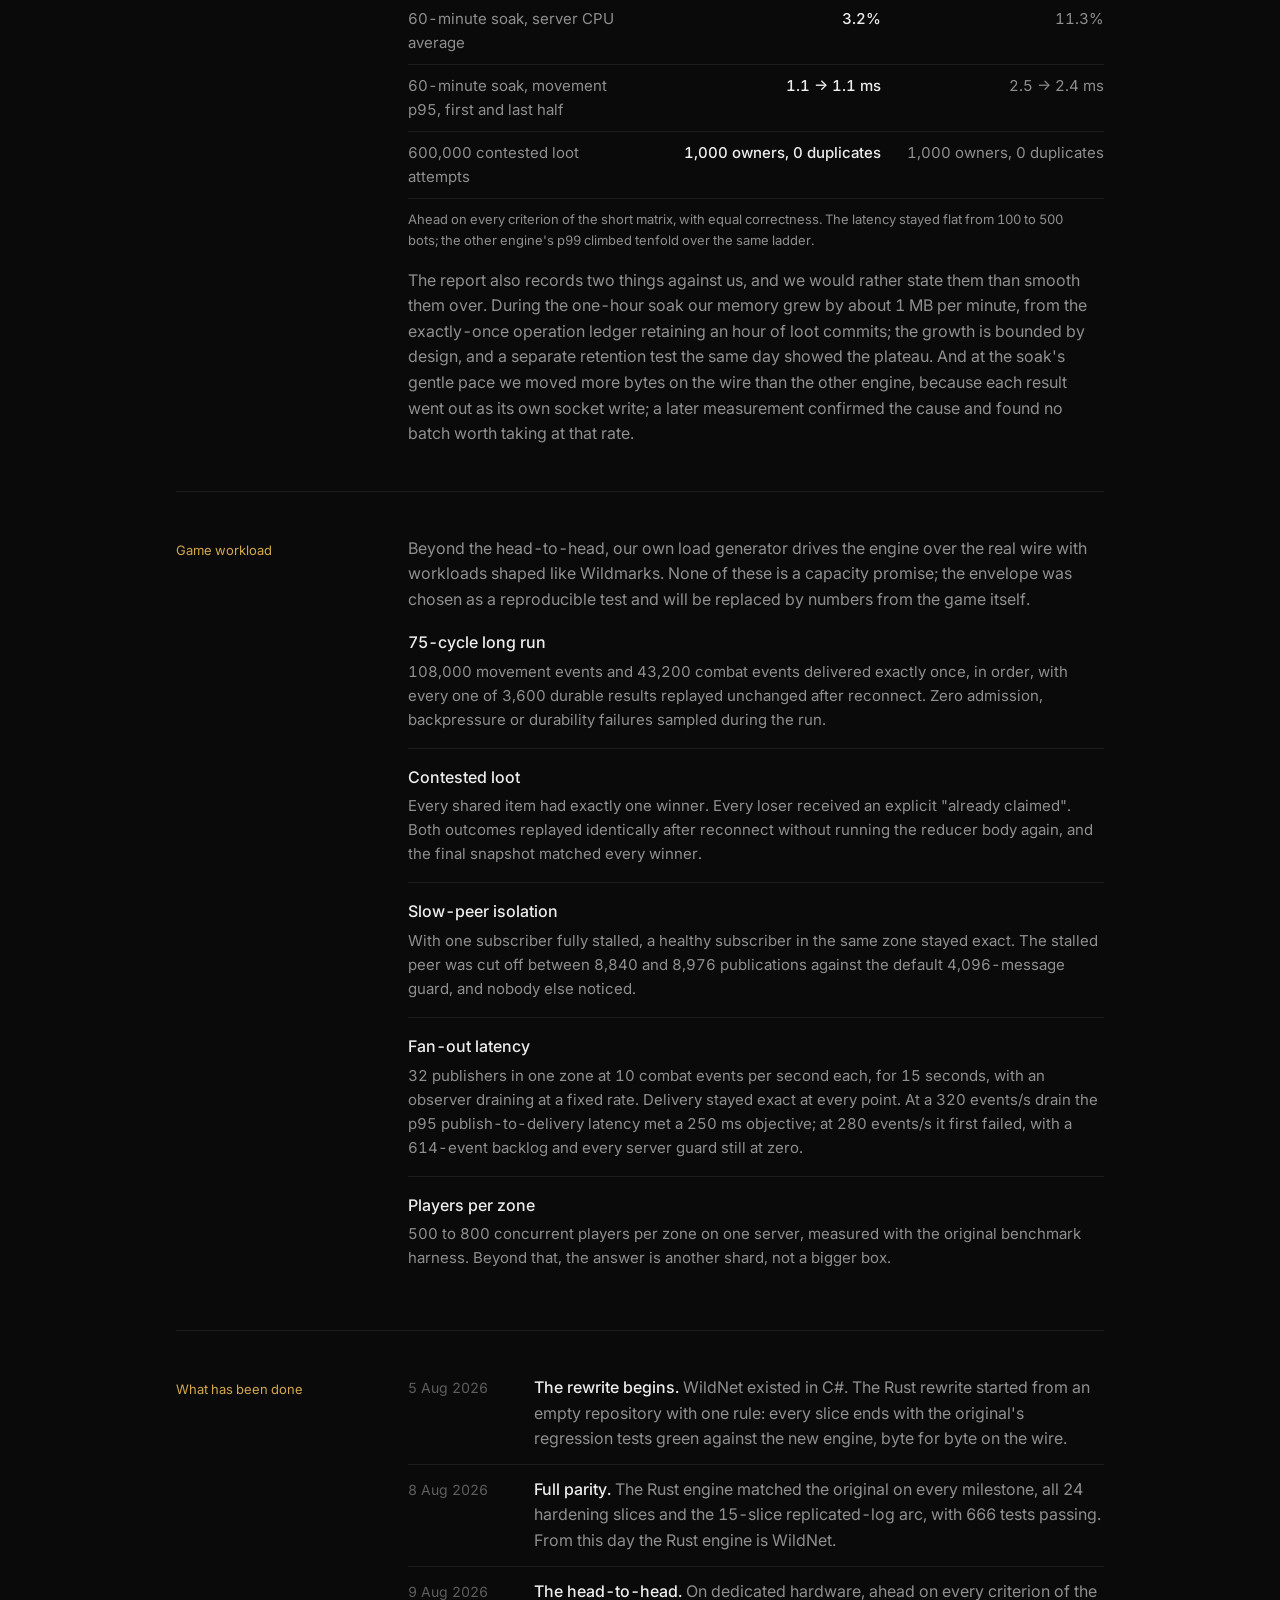
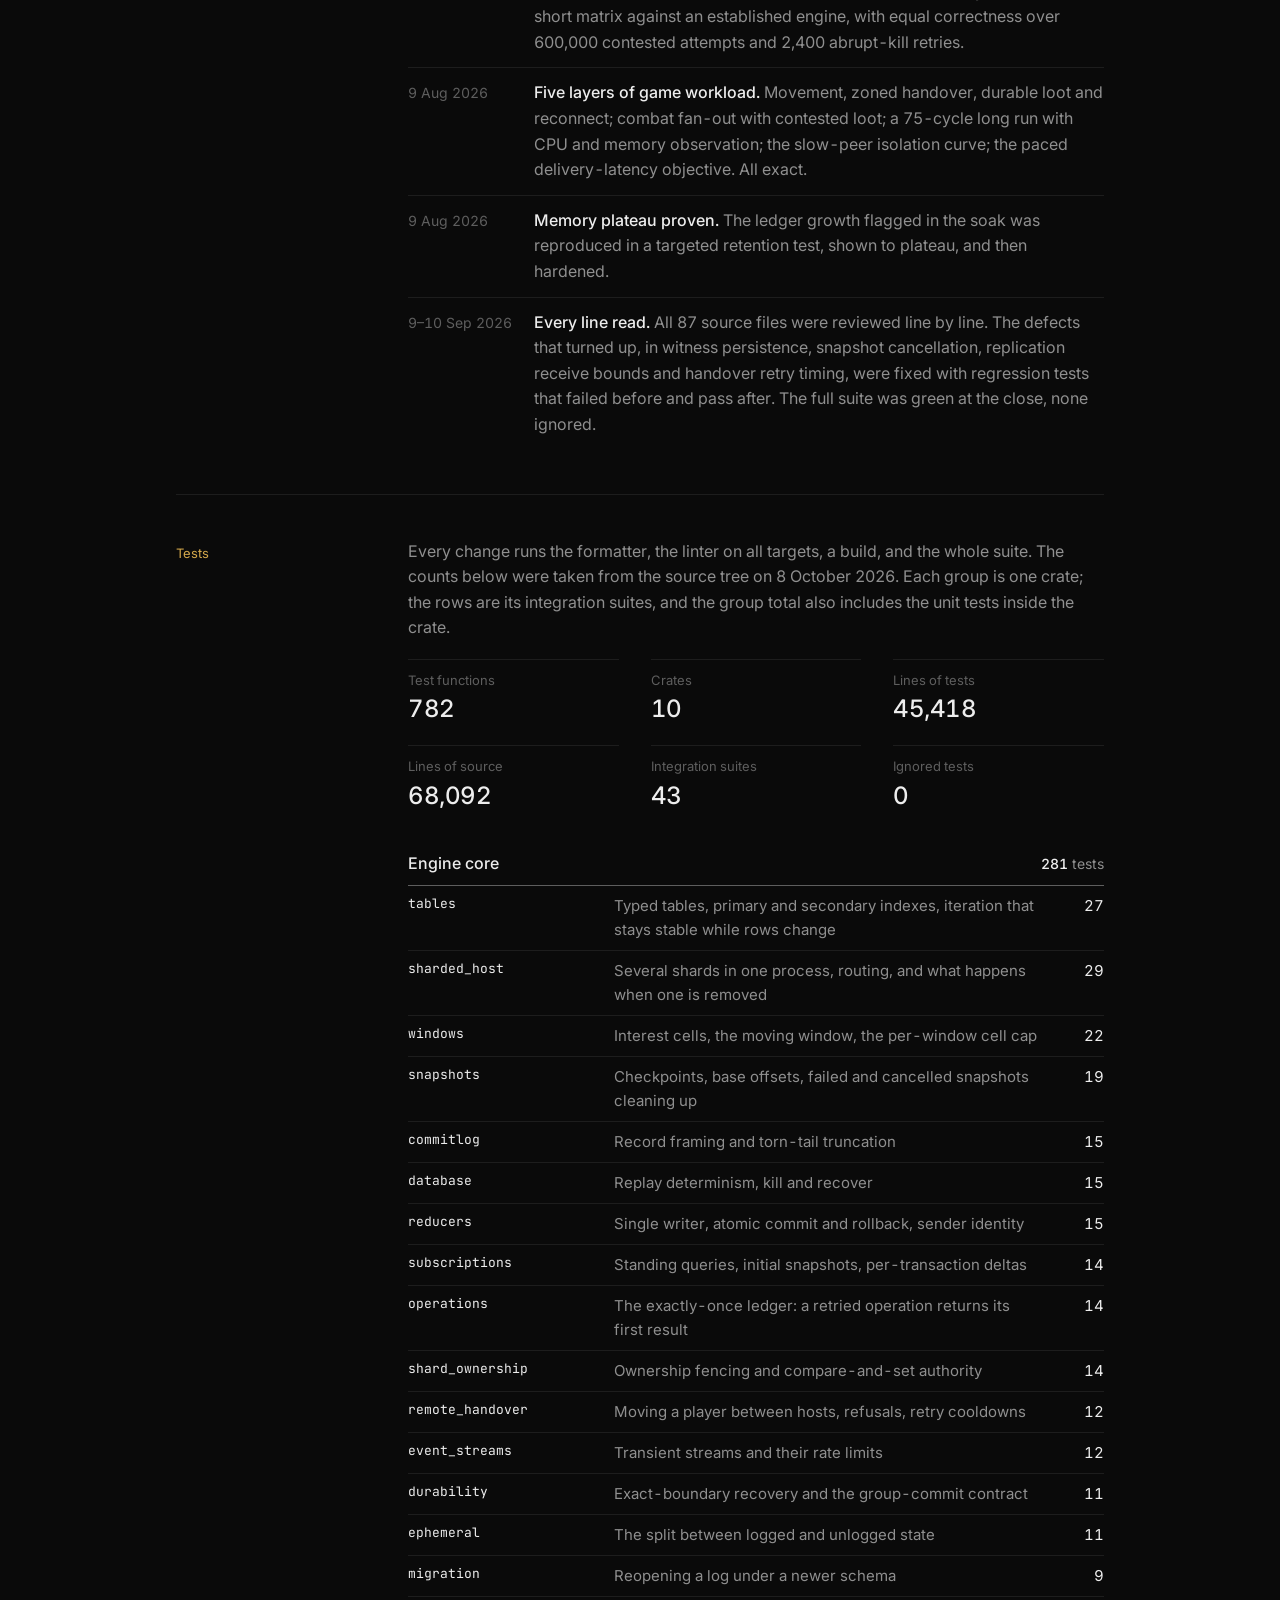
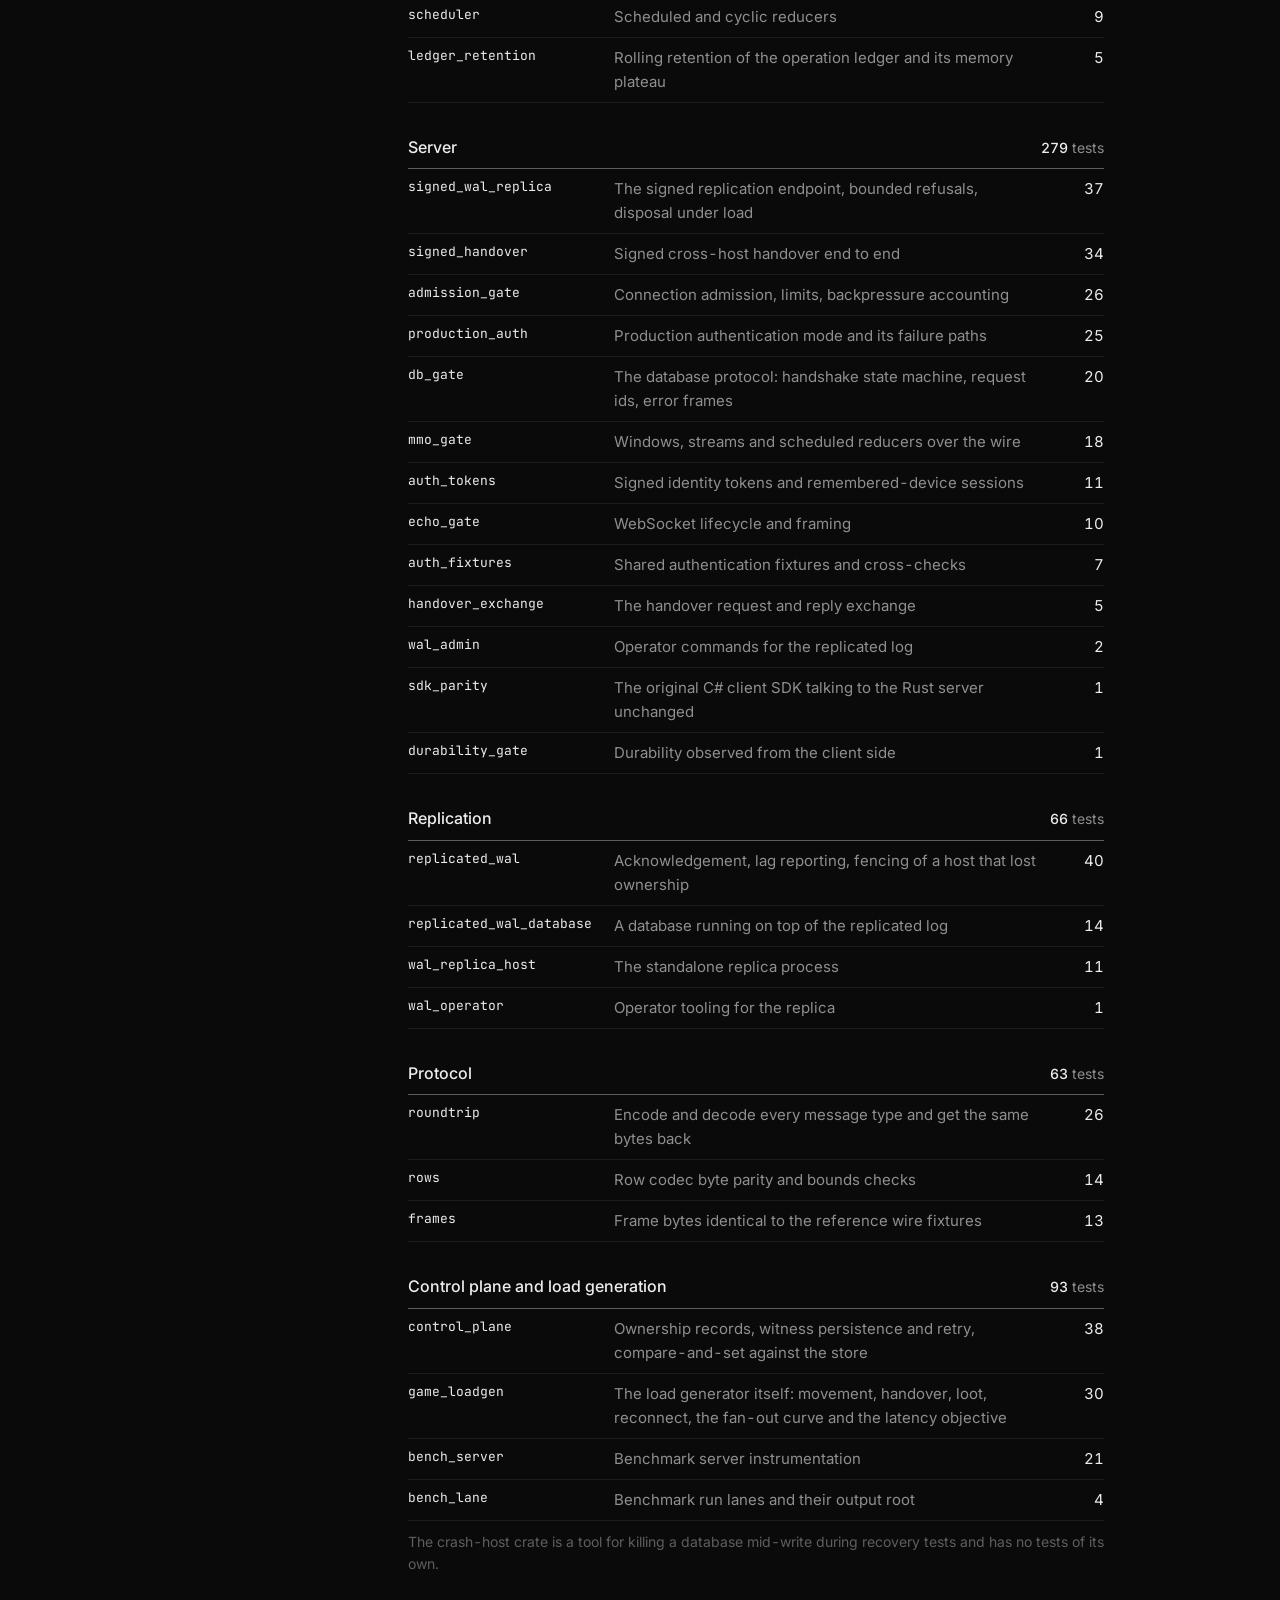
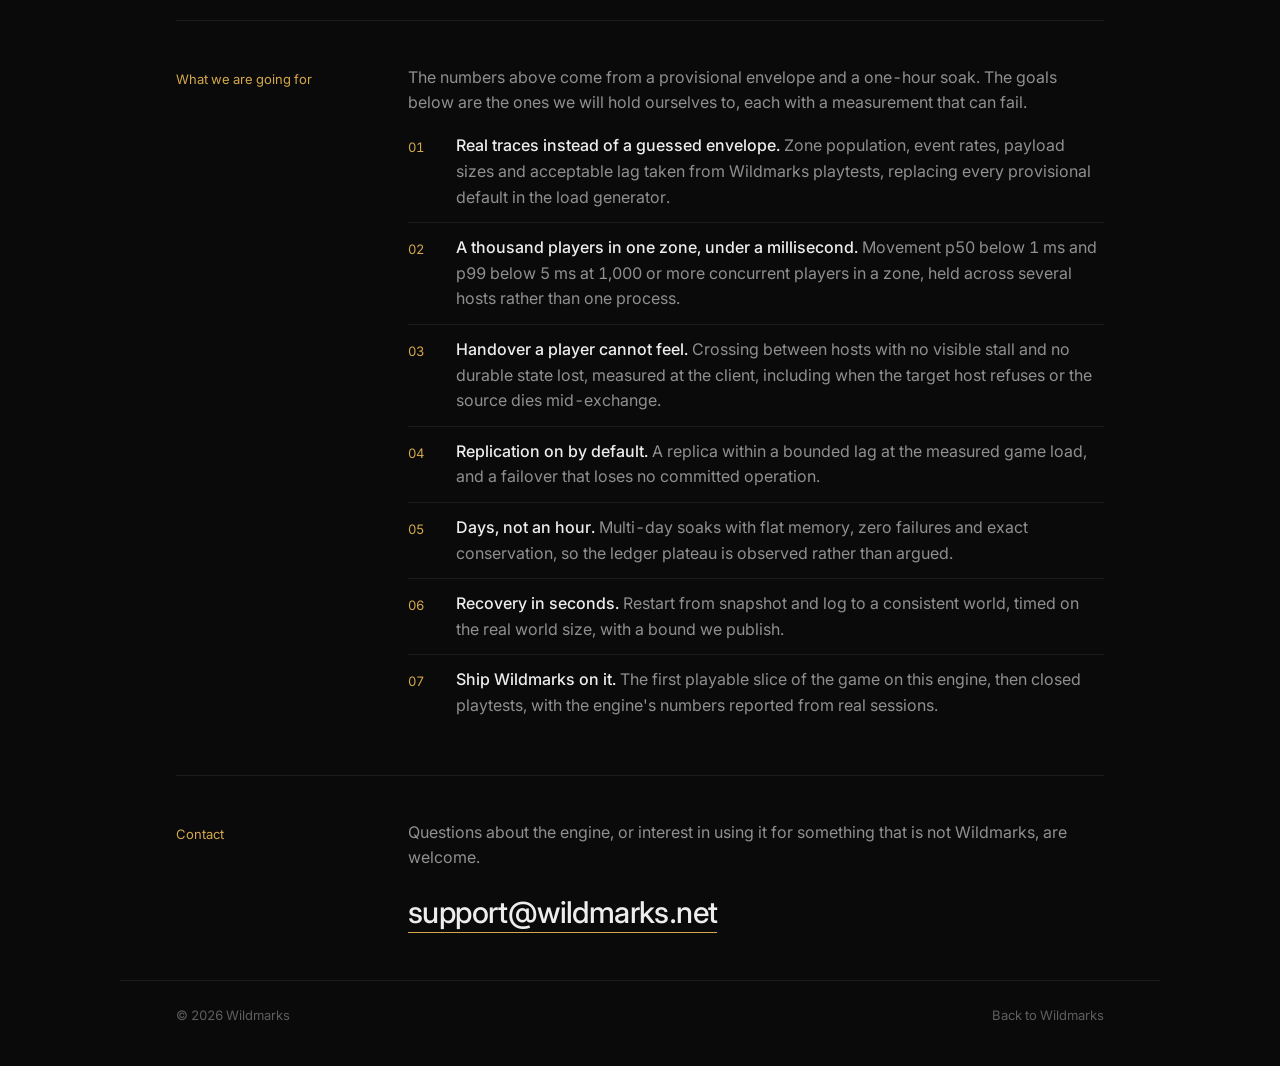
==== commit ab42c035: "WildNet page: head-to-head results, what has been done, goals Add the August 2026 dedicated-hardware" ====
--- a/wildnet/index.html
+++ b/wildnet/index.html
@@ -4,7 +4,7 @@
   <meta charset="utf-8">
   <meta name="viewport" content="width=device-width, initial-scale=1">
   <title>WildNet — Wildmarks</title>
-  <meta name="description" content="WildNet is the server-authoritative game engine underneath Wildmarks: in-memory tables, a commit log, transactional reducers, live subscriptions, sharding and replication. Written in Rust, 782 tests.">
+  <meta name="description" content="WildNet is the server-authoritative game engine underneath Wildmarks: in-memory tables, a commit log, transactional reducers, live subscriptions, sharding and replication. Written in Rust, 782 tests, measured head to head.">
   <meta name="theme-color" content="#0a0a0a">
   <link rel="canonical" href="https://wildmarks.net/wildnet/">
   <link rel="icon" type="image/png" sizes="64x64" href="/assets/img/favicon-64.png">
@@ -13,7 +13,7 @@
   <meta property="og:type" content="website">
   <meta property="og:site_name" content="Wildmarks">
   <meta property="og:title" content="WildNet — the engine under Wildmarks">
-  <meta property="og:description" content="A server-authoritative game engine written in Rust. How it works, what has been measured, what the 782 tests check.">
+  <meta property="og:description" content="A server-authoritative game engine written in Rust. How it works, what it has achieved, what the 782 tests check, and where it is going.">
   <meta property="og:url" content="https://wildmarks.net/wildnet/">
   <meta property="og:image" content="https://wildmarks.net/assets/img/og.png">
   <meta name="twitter:card" content="summary_large_image">
@@ -43,7 +43,7 @@
   <section class="title">
     <p class="label">WildNet</p>
     <h1>The server underneath Wildmarks.</h1>
-    <p class="sub">A game server and network engine we wrote for one game, in Rust. This page explains why it exists, how it works, what has been measured so far, and what the test suite actually checks.</p>
+    <p class="sub">A game server and network engine we wrote for one game, in Rust. This page explains why it exists, how it works, what it has achieved so far, what the test suite checks, and where it is going.</p>
   </section>
 
   <section class="row" id="why">
@@ -135,14 +135,40 @@
     </div>
   </section>
 
+  <section class="row" id="compare">
+    <p class="label">Head to head</p>
+    <div class="body">
+      <p>In August 2026 we rented a dedicated 8-core host and ran WildNet against an established commercial engine of the same kind, with the same client harness, the same scenarios, and the same byte-level wire format on both sides. Each backend ran alone on the machine, with a fresh process and fresh data per repetition. The figures are medians of three repetitions.</p>
+      <table class="compare">
+        <thead><tr><th>Measure</th><th>WildNet</th><th>The other engine</th></tr></thead>
+        <tbody>
+          <tr><td>Movement latency, p50, 100 to 500 bots</td><td>0.3 ms</td><td>1.7 to 2.5 ms</td></tr>
+          <tr><td>Movement latency, p99 at 500 bots</td><td>1.9 ms</td><td>19.8 ms</td></tr>
+          <tr><td>Paced throughput, 100 to 500 bots</td><td>546 to 2,725 tx/s</td><td>510 to 2,006 tx/s</td></tr>
+          <tr><td>Saturation throughput</td><td>29,400 to 30,100 tx/s</td><td>3,300 to 4,400 tx/s</td></tr>
+          <tr><td>Wire bytes per operation</td><td>188 to 224 B</td><td>263 to 358 B</td></tr>
+          <tr><td>Dense combat, 200 bots on 1,000 items, p50 / p95</td><td>5.3 / 8.2 ms</td><td>18.7 / 20.8 ms</td></tr>
+          <tr><td>Dense combat, server CPU / peak memory</td><td>79% / 207 MB</td><td>136% / 415 MB</td></tr>
+          <tr><td>Retry after an abrupt process kill, wire per call</td><td>1,843 B</td><td>3,328 B</td></tr>
+          <tr><td>Saturation with every table durable</td><td>11,431 tx/s</td><td>4,023 tx/s</td></tr>
+          <tr><td>60-minute soak, server CPU average</td><td>3.2%</td><td>11.3%</td></tr>
+          <tr><td>60-minute soak, movement p95, first and last half</td><td>1.1 → 1.1 ms</td><td>2.5 → 2.4 ms</td></tr>
+          <tr><td>600,000 contested loot attempts</td><td>1,000 owners, 0 duplicates</td><td>1,000 owners, 0 duplicates</td></tr>
+        </tbody>
+        <tfoot><tr><td colspan="3">Ahead on every criterion of the short matrix, with equal correctness. The latency stayed flat from 100 to 500 bots; the other engine's p99 climbed tenfold over the same ladder.</td></tr></tfoot>
+      </table>
+      <p>The report also records two things against us, and we would rather state them than smooth them over. During the one-hour soak our memory grew by about 1 MB per minute, from the exactly-once operation ledger retaining an hour of loot commits; the growth is bounded by design, and a separate retention test the same day showed the plateau. And at the soak's gentle pace we moved more bytes on the wire than the other engine, because each result went out as its own socket write; a later measurement confirmed the cause and found no batch worth taking at that rate.</p>
+    </div>
+  </section>
+
   <section class="row" id="measured">
-    <p class="label">What has been measured</p>
-    <div class="body">
-      <p>These are results from our own load generator over the real wire protocol, on a local release build unless noted. None of them is a capacity promise. The envelope they use was chosen as a reproducible test, and it will be replaced by numbers from the game itself once a real zone population and event mix exist.</p>
+    <p class="label">Game workload</p>
+    <div class="body">
+      <p>Beyond the head-to-head, our own load generator drives the engine over the real wire with workloads shaped like Wildmarks. None of these is a capacity promise; the envelope was chosen as a reproducible test and will be replaced by numbers from the game itself.</p>
       <dl class="measure">
         <div>
           <dt>75-cycle long run</dt>
-          <dd>108,000 movement events and 43,200 combat events delivered exactly once, in order, with every one of 3,600 durable results replayed unchanged after reconnect. Zero admission, backpressure or durability failures were sampled during the run.</dd>
+          <dd>108,000 movement events and 43,200 combat events delivered exactly once, in order, with every one of 3,600 durable results replayed unchanged after reconnect. Zero admission, backpressure or durability failures sampled during the run.</dd>
         </div>
         <div>
           <dt>Contested loot</dt>
@@ -160,11 +186,21 @@
           <dt>Players per zone</dt>
           <dd>500 to 800 concurrent players per zone on one server, measured with the original benchmark harness. Beyond that, the answer is another shard, not a bigger box.</dd>
         </div>
-        <div>
-          <dt>Comparison</dt>
-          <dd>On dedicated hardware, the Rust engine finished ahead of the external engine we had been measuring against, on the game's own benchmark, across the controlled short matrix. That exam is what moved the project from "a rewrite" to "the engine".</dd>
-        </div>
       </dl>
+    </div>
+  </section>
+
+  <section class="row" id="done">
+    <p class="label">What has been done</p>
+    <div class="body">
+      <ul class="dated">
+        <li><time>5 Aug 2026</time><p><strong>The rewrite begins.</strong> WildNet existed in C#. The Rust rewrite started from an empty repository with one rule: every slice ends with the original's regression tests green against the new engine, byte for byte on the wire.</p></li>
+        <li><time>8 Aug 2026</time><p><strong>Full parity.</strong> The Rust engine matched the original on every milestone, all 24 hardening slices and the 15-slice replicated-log arc, with 666 tests passing. From this day the Rust engine is WildNet.</p></li>
+        <li><time>9 Aug 2026</time><p><strong>The head-to-head.</strong> On dedicated hardware, ahead on every criterion of the short matrix against an established engine, with equal correctness over 600,000 contested attempts and 2,400 abrupt-kill retries.</p></li>
+        <li><time>9 Aug 2026</time><p><strong>Five layers of game workload.</strong> Movement, zoned handover, durable loot and reconnect; combat fan-out with contested loot; a 75-cycle long run with CPU and memory observation; the slow-peer isolation curve; the paced delivery-latency objective. All exact.</p></li>
+        <li><time>9 Aug 2026</time><p><strong>Memory plateau proven.</strong> The ledger growth flagged in the soak was reproduced in a targeted retention test, shown to plateau, and then hardened.</p></li>
+        <li><time>9–10 Sep 2026</time><p><strong>Every line read.</strong> All 87 source files were reviewed line by line. The defects that turned up, in witness persistence, snapshot cancellation, replication receive bounds and handover retry timing, were fixed with regression tests that failed before and pass after. The full suite was green at the close, none ignored.</p></li>
+      </ul>
     </div>
   </section>
 
@@ -256,11 +292,19 @@
     </div>
   </section>
 
-  <section class="row" id="status">
-    <p class="label">Where it stands</p>
-    <div class="body">
-      <p>WildNet began in C# and was rewritten in Rust during the summer of 2026. The Rust engine reached full parity with the original on 8 August 2026, including the replicated log, and has been the engine since. The C# client SDK is still used as a test instrument: the Rust server has to speak to it unchanged, which is how the wire format is kept honest.</p>
-      <p>Since parity, the work has been driven by the game's own load shape: ownership fencing, the replication-on performance ladder, and five layers of game workload that now cover movement, handover, durable loot, combat fan-out and delivery latency. The next input is a real trace from Wildmarks itself, which will replace the provisional envelope above with measured requirements.</p>
+  <section class="row" id="goals">
+    <p class="label">What we are going for</p>
+    <div class="body">
+      <p>The numbers above come from a provisional envelope and a one-hour soak. The goals below are the ones we will hold ourselves to, each with a measurement that can fail.</p>
+      <ol class="goals">
+        <li><p><strong>Real traces instead of a guessed envelope.</strong> Zone population, event rates, payload sizes and acceptable lag taken from Wildmarks playtests, replacing every provisional default in the load generator.</p></li>
+        <li><p><strong>A thousand players in one zone, under a millisecond.</strong> Movement p50 below 1 ms and p99 below 5 ms at 1,000 or more concurrent players in a zone, held across several hosts rather than one process.</p></li>
+        <li><p><strong>Handover a player cannot feel.</strong> Crossing between hosts with no visible stall and no durable state lost, measured at the client, including when the target host refuses or the source dies mid-exchange.</p></li>
+        <li><p><strong>Replication on by default.</strong> A replica within a bounded lag at the measured game load, and a failover that loses no committed operation.</p></li>
+        <li><p><strong>Days, not an hour.</strong> Multi-day soaks with flat memory, zero failures and exact conservation, so the ledger plateau is observed rather than argued.</p></li>
+        <li><p><strong>Recovery in seconds.</strong> Restart from snapshot and log to a consistent world, timed on the real world size, with a bound we publish.</p></li>
+        <li><p><strong>Ship Wildmarks on it.</strong> The first playable slice of the game on this engine, then closed playtests, with the engine's numbers reported from real sessions.</p></li>
+      </ol>
     </div>
   </section>
 
--- a/assets/css/site.css
+++ b/assets/css/site.css
@@ -111,6 +111,32 @@
 .suite li em { font-style: normal; text-align: right; color: var(--fg); }
 .suite .note { color: var(--fg-3); font-size: 14px; margin: 10px 0 0; }
 
+/* head-to-head table */
+.compare { width: 100%; border-collapse: collapse; font-size: 15px; margin: 20px 0 8px; }
+.compare th { text-align: left; font-weight: 400; font-size: 13px; color: var(--fg-3); padding: 0 0 8px; border-bottom: 1px solid var(--fg-3); }
+.compare th:not(:first-child), .compare td:not(:first-child) { text-align: right; white-space: nowrap; }
+.compare td { padding: 9px 0; border-bottom: 1px solid var(--line); vertical-align: top; }
+.compare td:first-child { color: var(--fg-2); padding-right: 16px; }
+.compare td:nth-child(2) { color: var(--fg); font-weight: 500; }
+.compare td:nth-child(3) { color: var(--fg-2); }
+.compare tfoot td { border-bottom: 0; color: var(--fg-3); font-size: 13px; padding-top: 10px; text-align: left; white-space: normal; }
+
+/* dated list */
+.dated { list-style: none; margin: 0; padding: 0; }
+.dated li { display: grid; grid-template-columns: 110px minmax(0, 1fr); gap: 16px; padding: 12px 0; border-top: 1px solid var(--line); }
+.dated li:first-child { border-top: 0; padding-top: 0; }
+.dated time { color: var(--fg-3); font-size: 14px; padding-top: 2px; }
+.dated p { margin: 0; color: var(--fg-2); }
+.dated p strong { color: var(--fg); }
+
+/* goals */
+.goals { list-style: none; margin: 0; padding: 0; counter-reset: goal; }
+.goals li { display: grid; grid-template-columns: 36px minmax(0, 1fr); gap: 12px; padding: 12px 0; border-top: 1px solid var(--line); counter-increment: goal; }
+.goals li:first-child { border-top: 0; padding-top: 0; }
+.goals li::before { content: counter(goal, decimal-leading-zero); color: var(--accent); font-size: 13px; padding-top: 4px; }
+.goals p { margin: 0; color: var(--fg-2); }
+.goals p strong { color: var(--fg); }
+
 /* contact */
 .mail { font-size: clamp(22px, 1.2rem + 1.4vw, 30px); font-weight: 500; letter-spacing: -0.02em; border-bottom: 1px solid var(--accent); padding-bottom: 2px; }
 .mail:hover { color: var(--accent); }
@@ -135,4 +161,8 @@
   .hero { padding-top: 52px; }
   .lockup { width: 210px; margin-bottom: 32px; }
   .top nav { gap: 16px; }
+
+  .compare { font-size: 14px; }
+  .compare th:not(:first-child), .compare td:not(:first-child) { white-space: normal; }
+  .dated li { grid-template-columns: 1fr; gap: 2px; }
 }
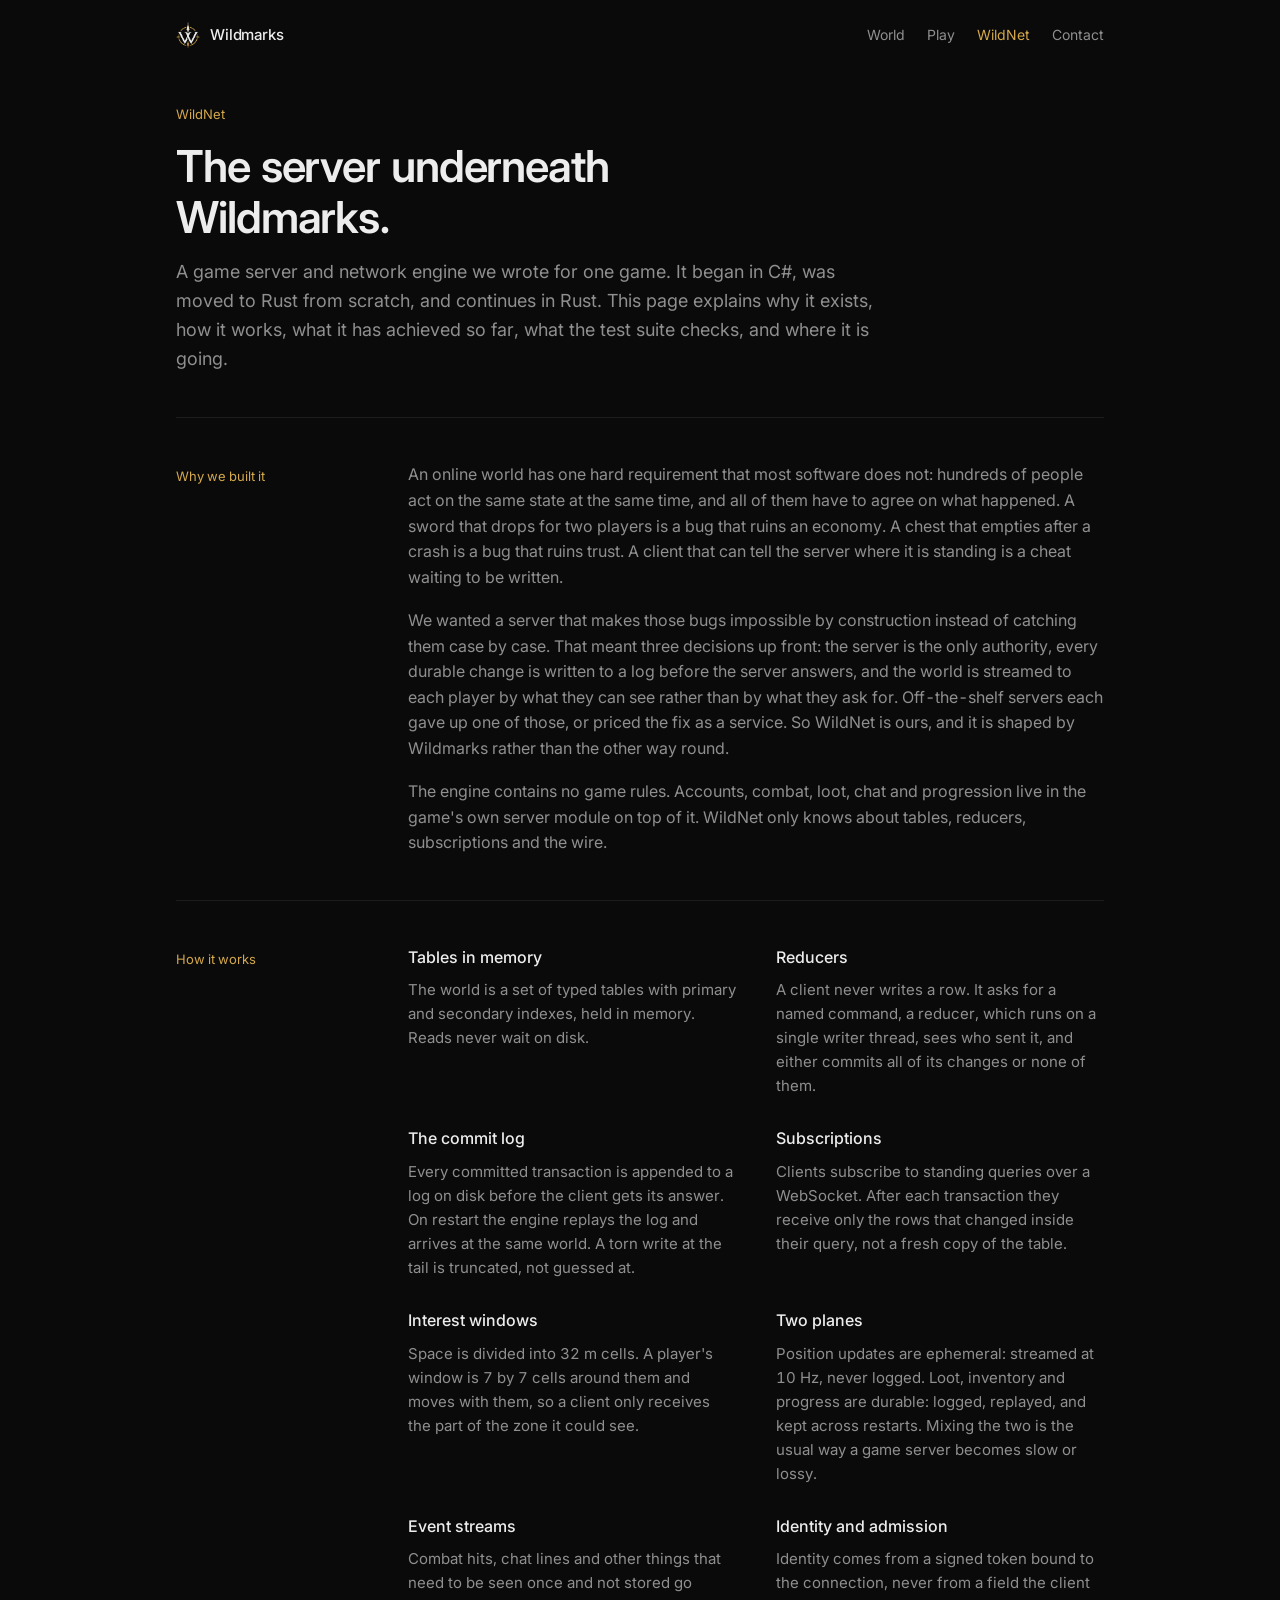
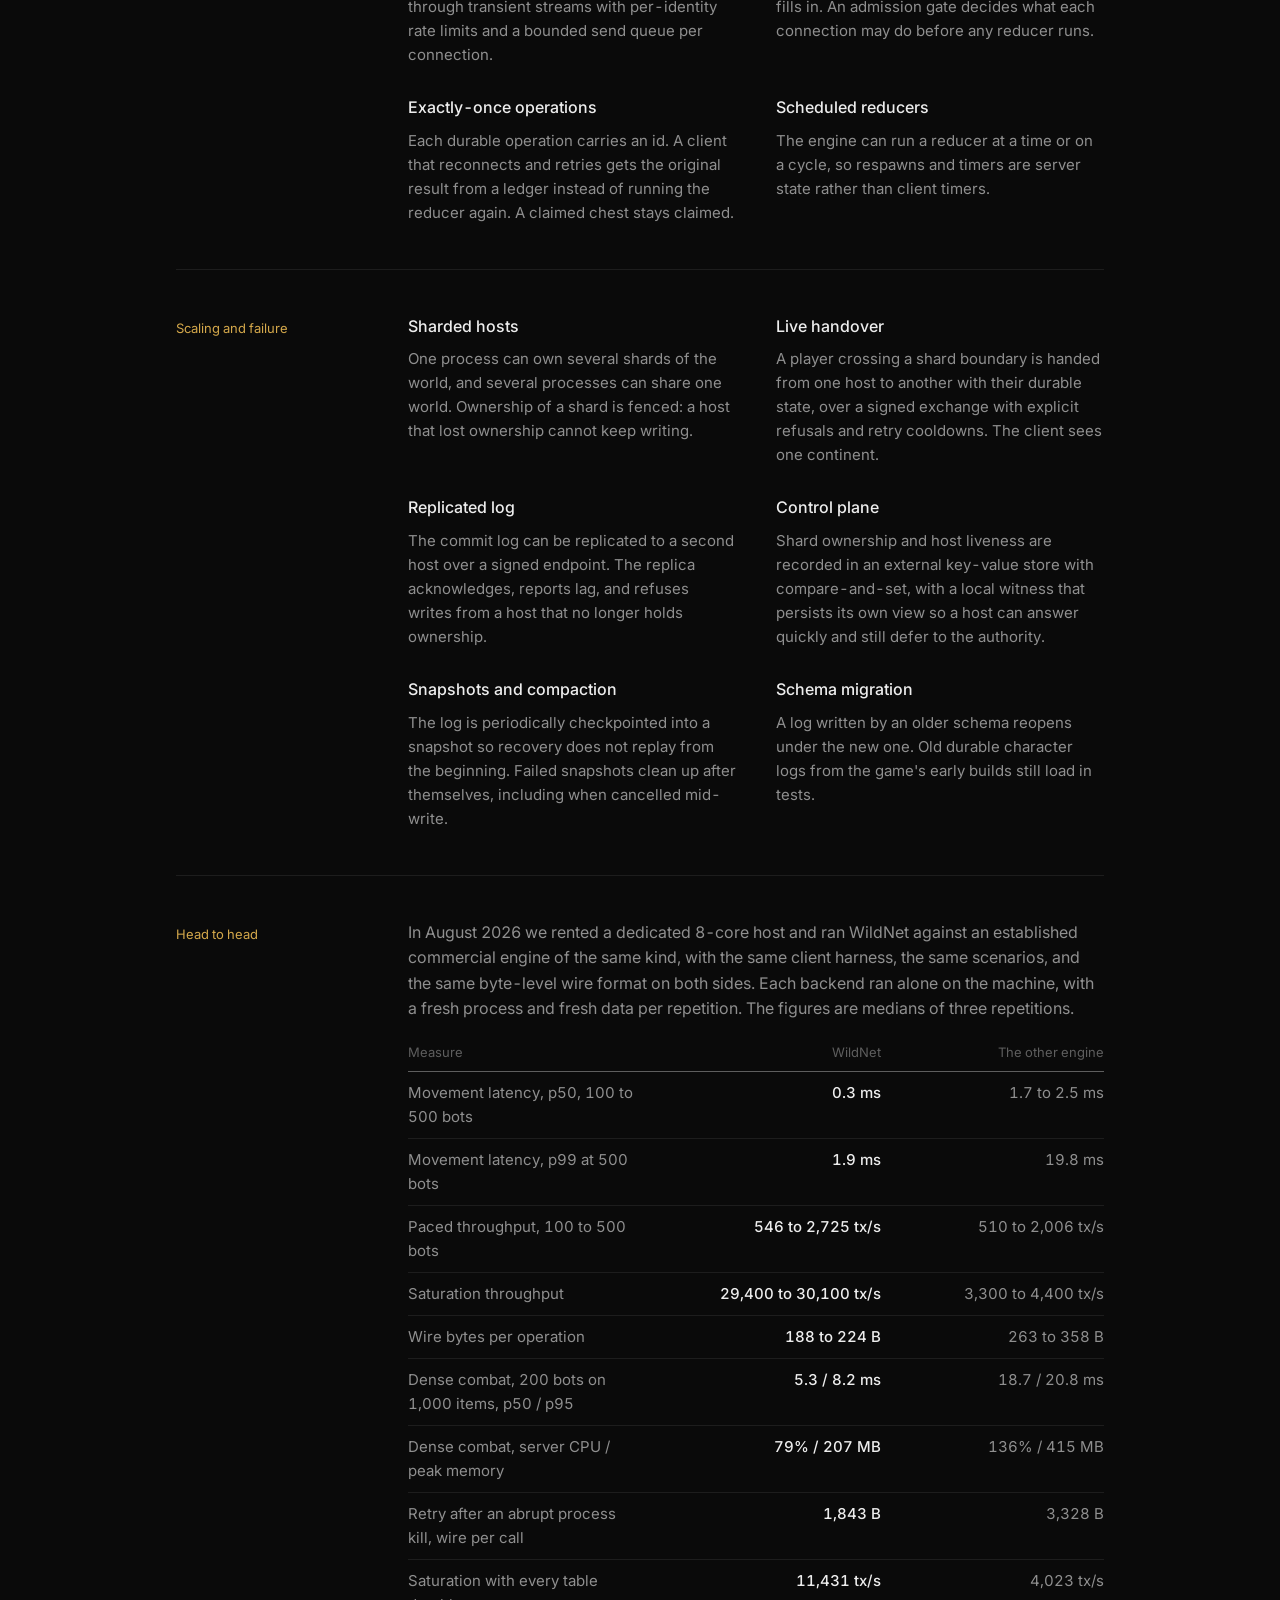
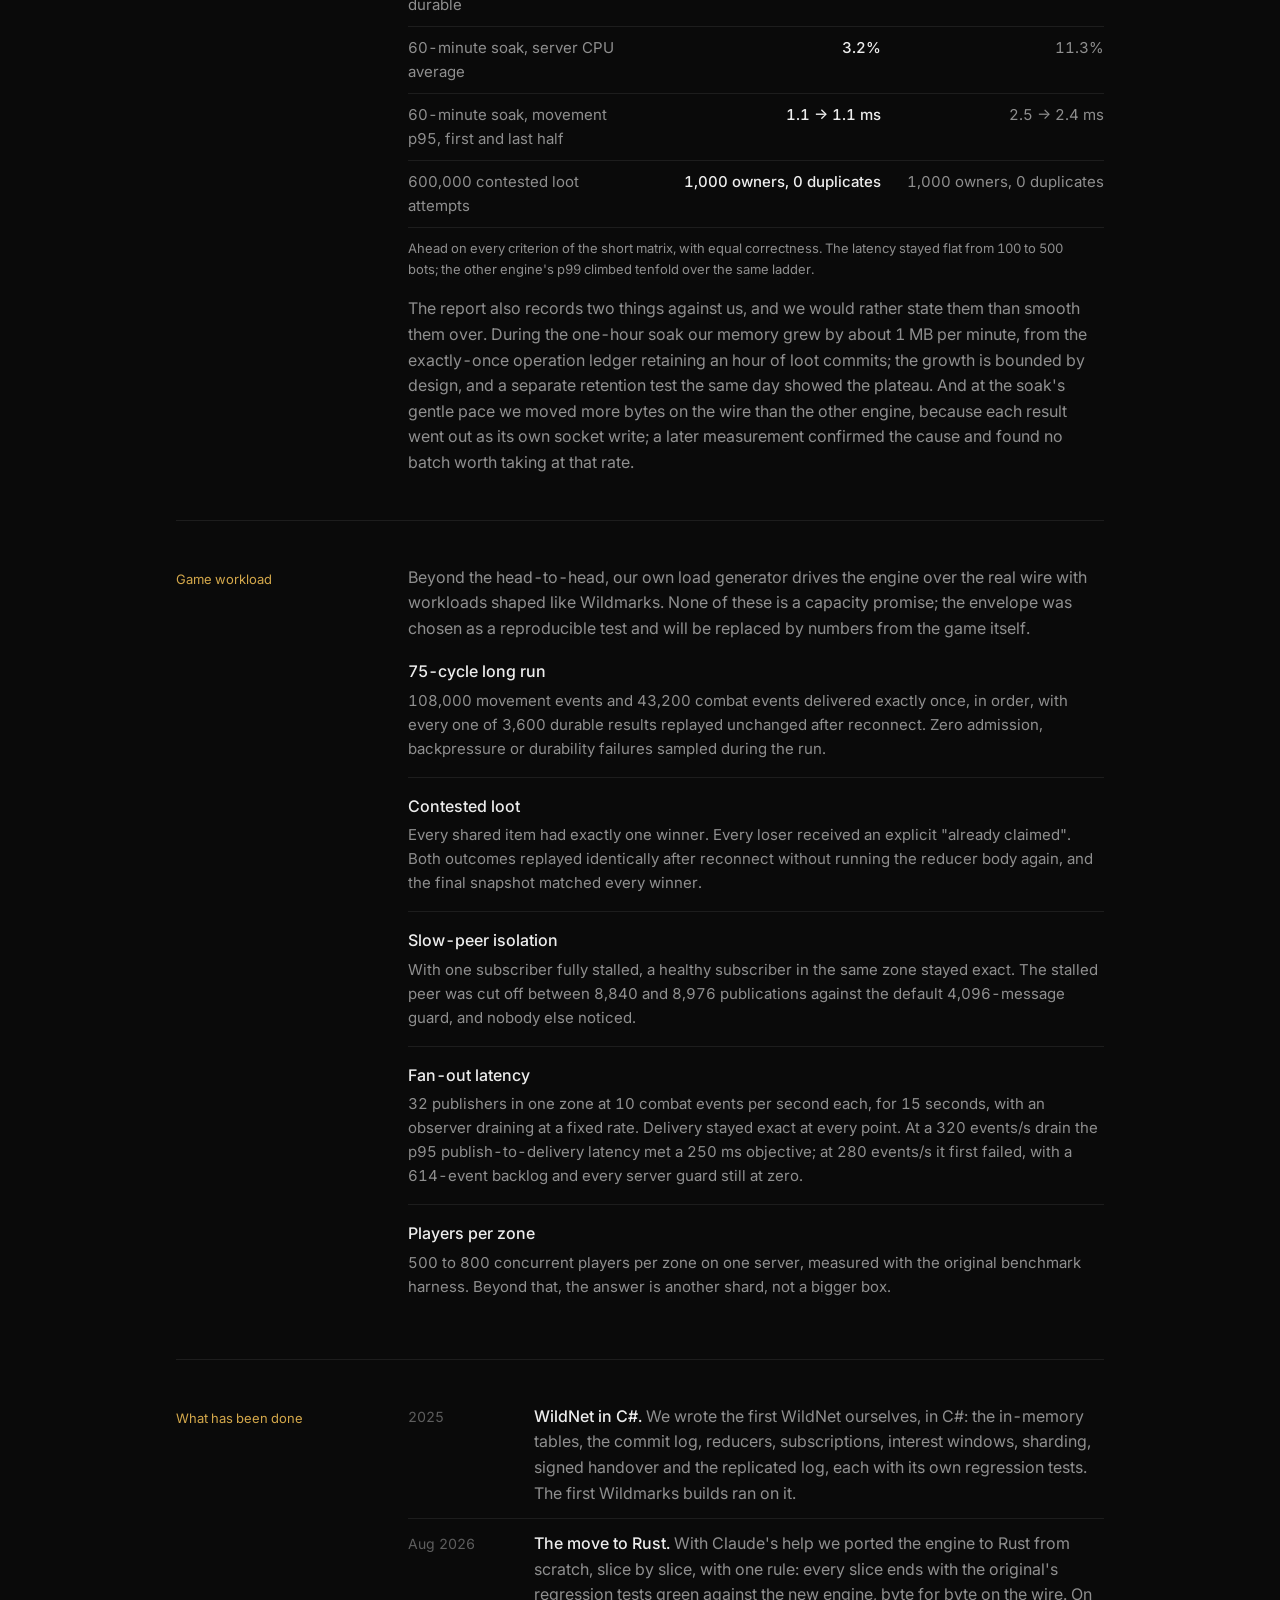
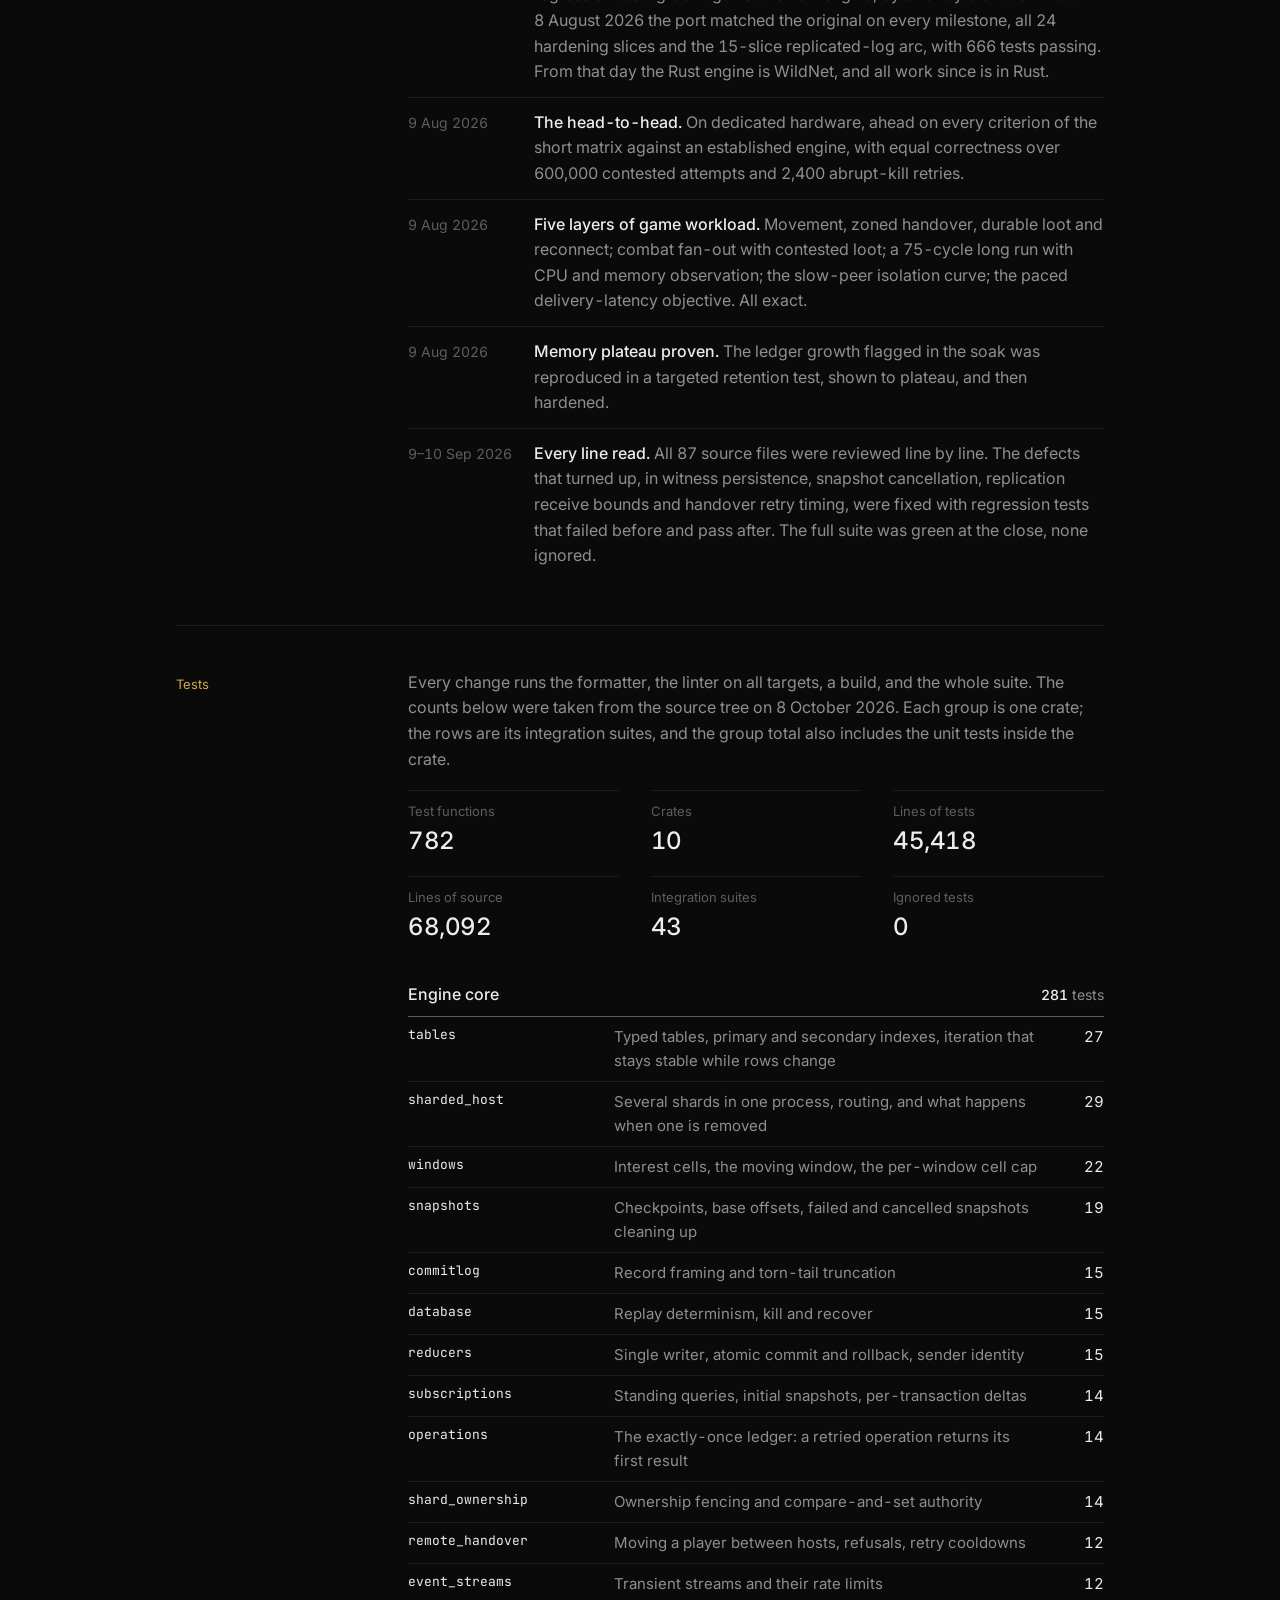
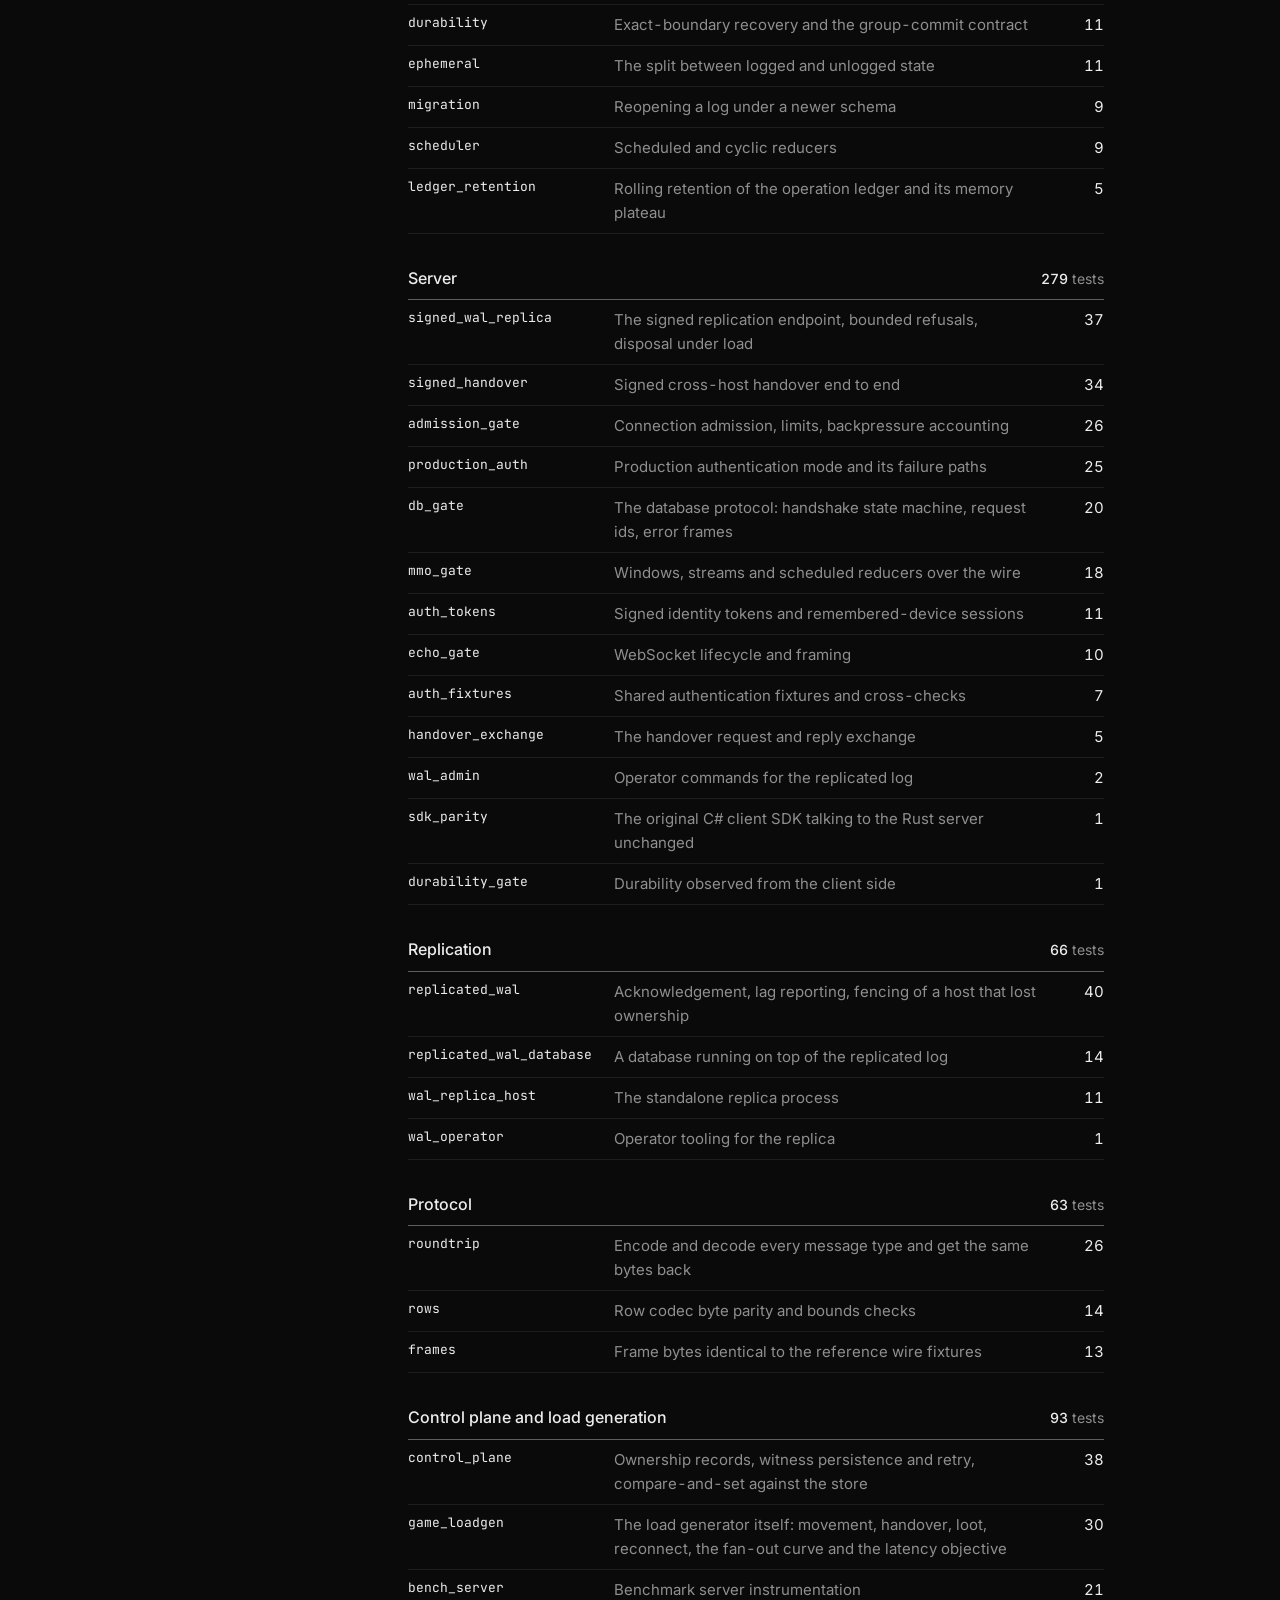
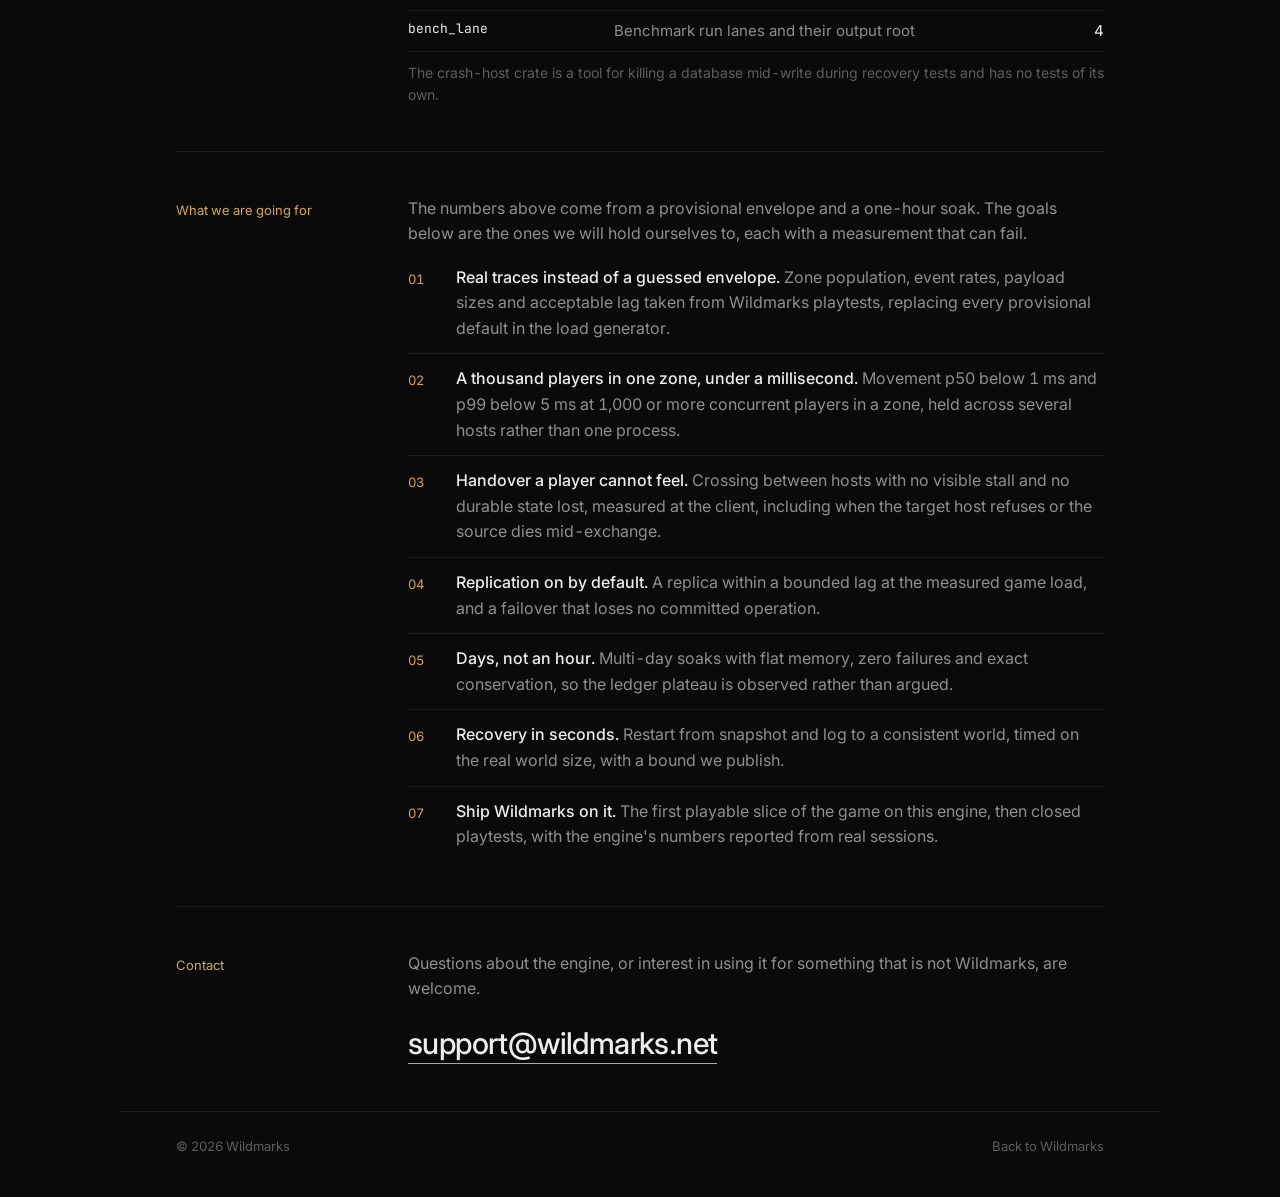
==== commit bbefed88: "History: WildNet began in C# in 2025, moved to Rust with Claude's help Replace the "rewrite begins" " ====
--- a/wildnet/index.html
+++ b/wildnet/index.html
@@ -43,7 +43,7 @@
   <section class="title">
     <p class="label">WildNet</p>
     <h1>The server underneath Wildmarks.</h1>
-    <p class="sub">A game server and network engine we wrote for one game, in Rust. This page explains why it exists, how it works, what it has achieved so far, what the test suite checks, and where it is going.</p>
+    <p class="sub">A game server and network engine we wrote for one game. It began in C#, was moved to Rust from scratch, and continues in Rust. This page explains why it exists, how it works, what it has achieved so far, what the test suite checks, and where it is going.</p>
   </section>
 
   <section class="row" id="why">
@@ -194,8 +194,8 @@
     <p class="label">What has been done</p>
     <div class="body">
       <ul class="dated">
-        <li><time>5 Aug 2026</time><p><strong>The rewrite begins.</strong> WildNet existed in C#. The Rust rewrite started from an empty repository with one rule: every slice ends with the original's regression tests green against the new engine, byte for byte on the wire.</p></li>
-        <li><time>8 Aug 2026</time><p><strong>Full parity.</strong> The Rust engine matched the original on every milestone, all 24 hardening slices and the 15-slice replicated-log arc, with 666 tests passing. From this day the Rust engine is WildNet.</p></li>
+        <li><time>2025</time><p><strong>WildNet in C#.</strong> We wrote the first WildNet ourselves, in C#: the in-memory tables, the commit log, reducers, subscriptions, interest windows, sharding, signed handover and the replicated log, each with its own regression tests. The first Wildmarks builds ran on it.</p></li>
+        <li><time>Aug 2026</time><p><strong>The move to Rust.</strong> With Claude's help we ported the engine to Rust from scratch, slice by slice, with one rule: every slice ends with the original's regression tests green against the new engine, byte for byte on the wire. On 8 August 2026 the port matched the original on every milestone, all 24 hardening slices and the 15-slice replicated-log arc, with 666 tests passing. From that day the Rust engine is WildNet, and all work since is in Rust.</p></li>
         <li><time>9 Aug 2026</time><p><strong>The head-to-head.</strong> On dedicated hardware, ahead on every criterion of the short matrix against an established engine, with equal correctness over 600,000 contested attempts and 2,400 abrupt-kill retries.</p></li>
         <li><time>9 Aug 2026</time><p><strong>Five layers of game workload.</strong> Movement, zoned handover, durable loot and reconnect; combat fan-out with contested loot; a 75-cycle long run with CPU and memory observation; the slow-peer isolation curve; the paced delivery-latency objective. All exact.</p></li>
         <li><time>9 Aug 2026</time><p><strong>Memory plateau proven.</strong> The ledger growth flagged in the soak was reproduced in a targeted retention test, shown to plateau, and then hardened.</p></li>
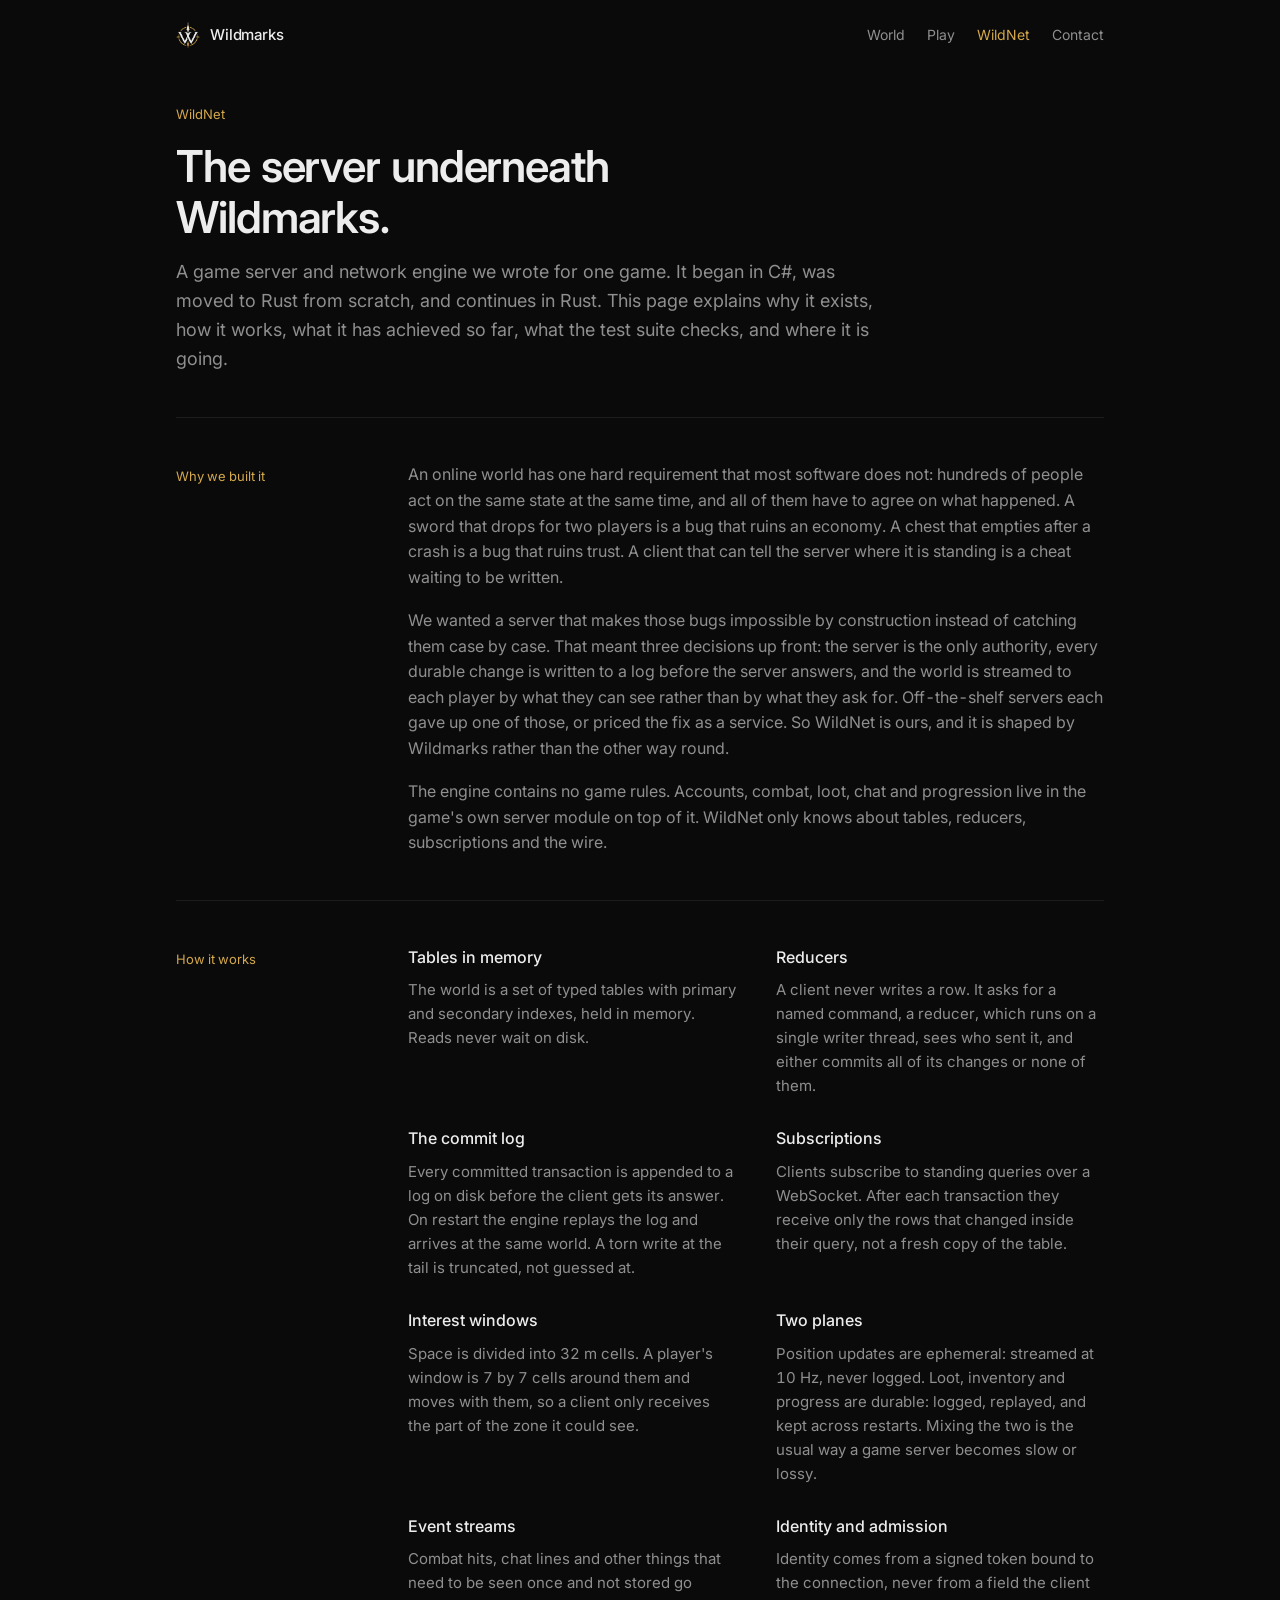
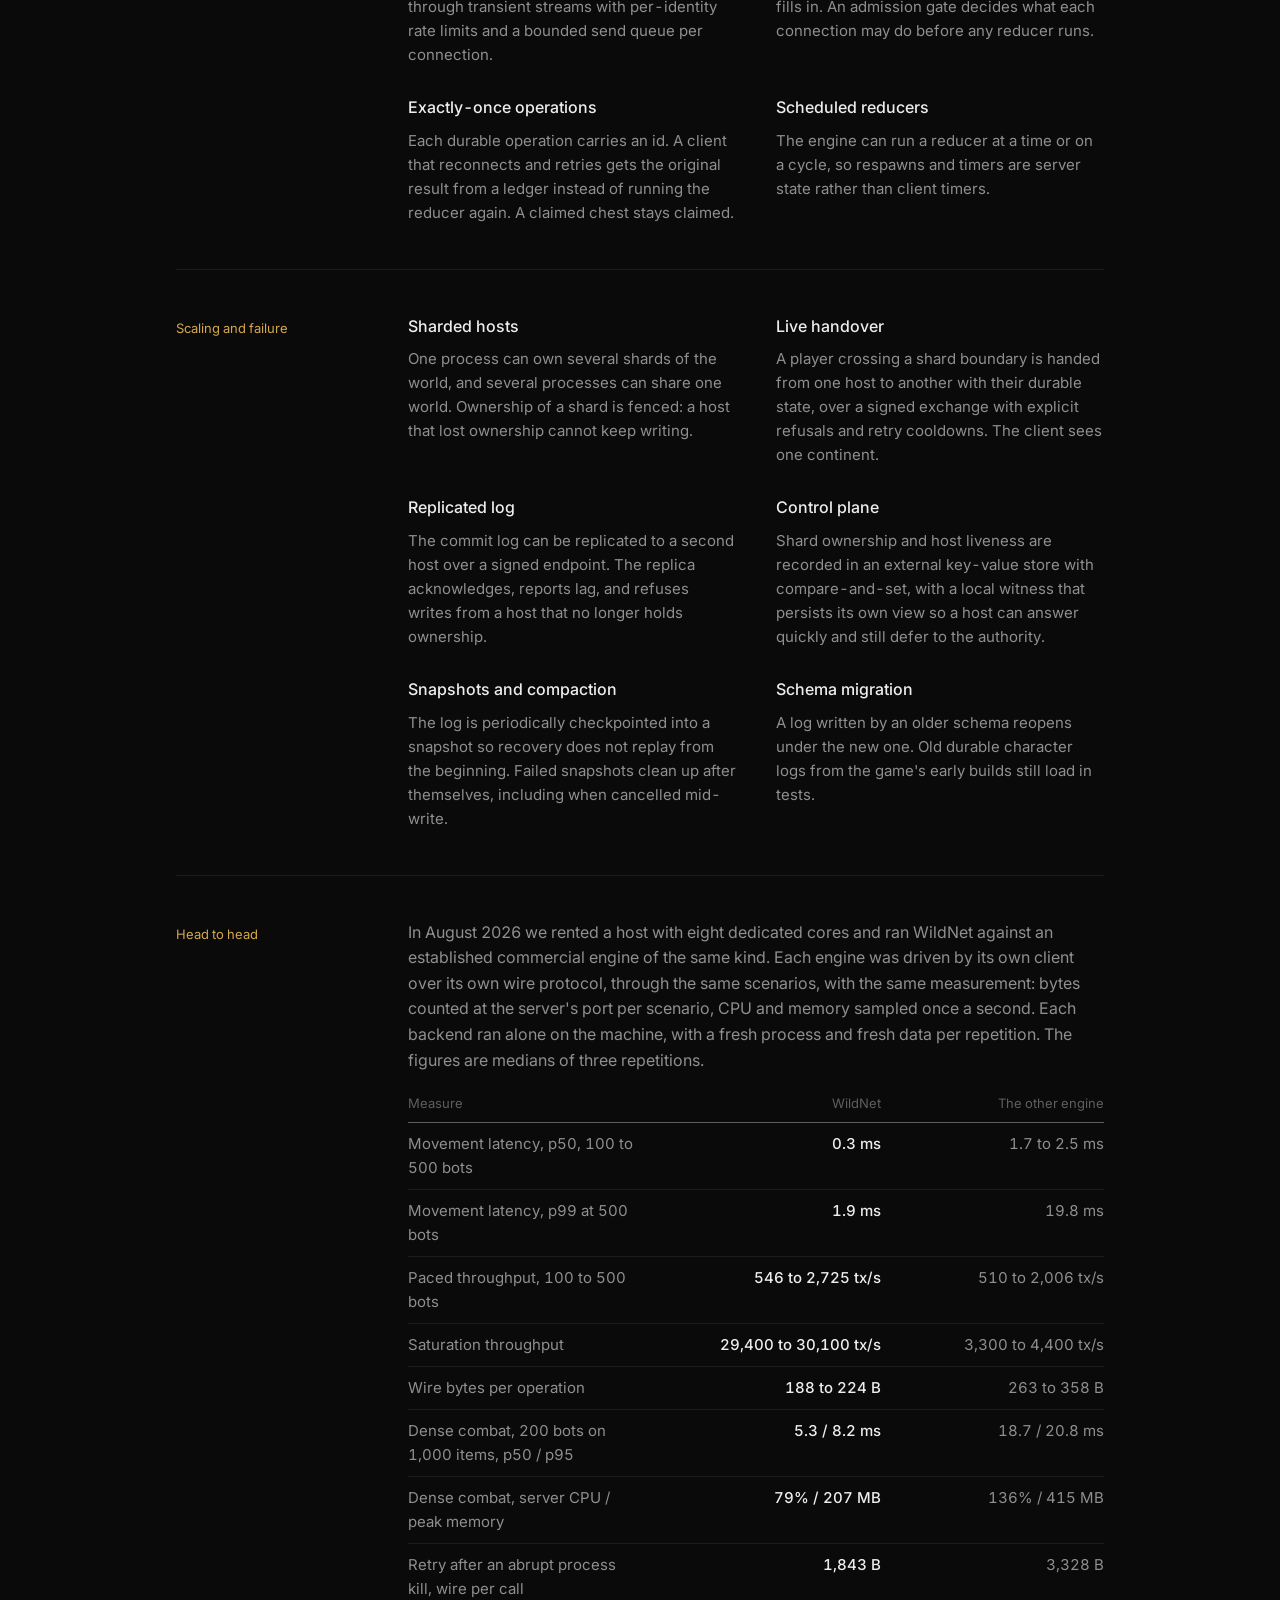
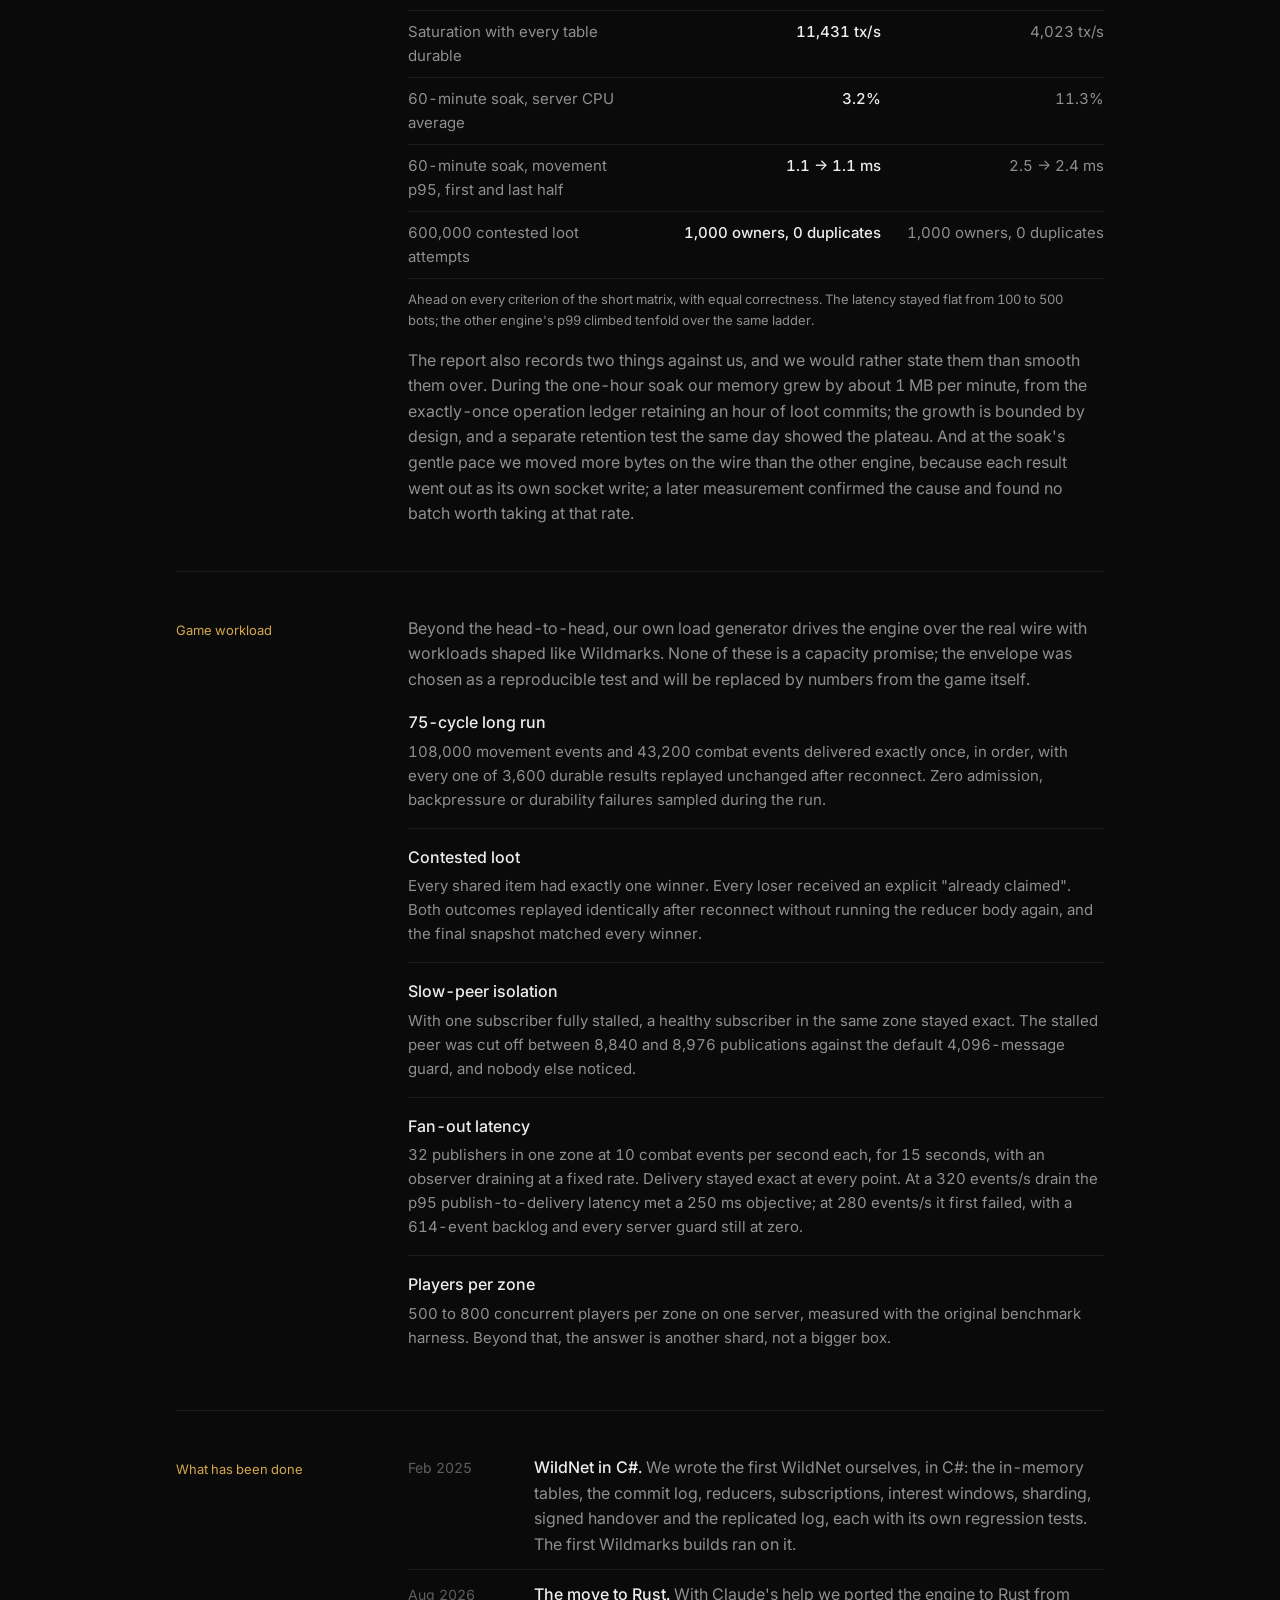
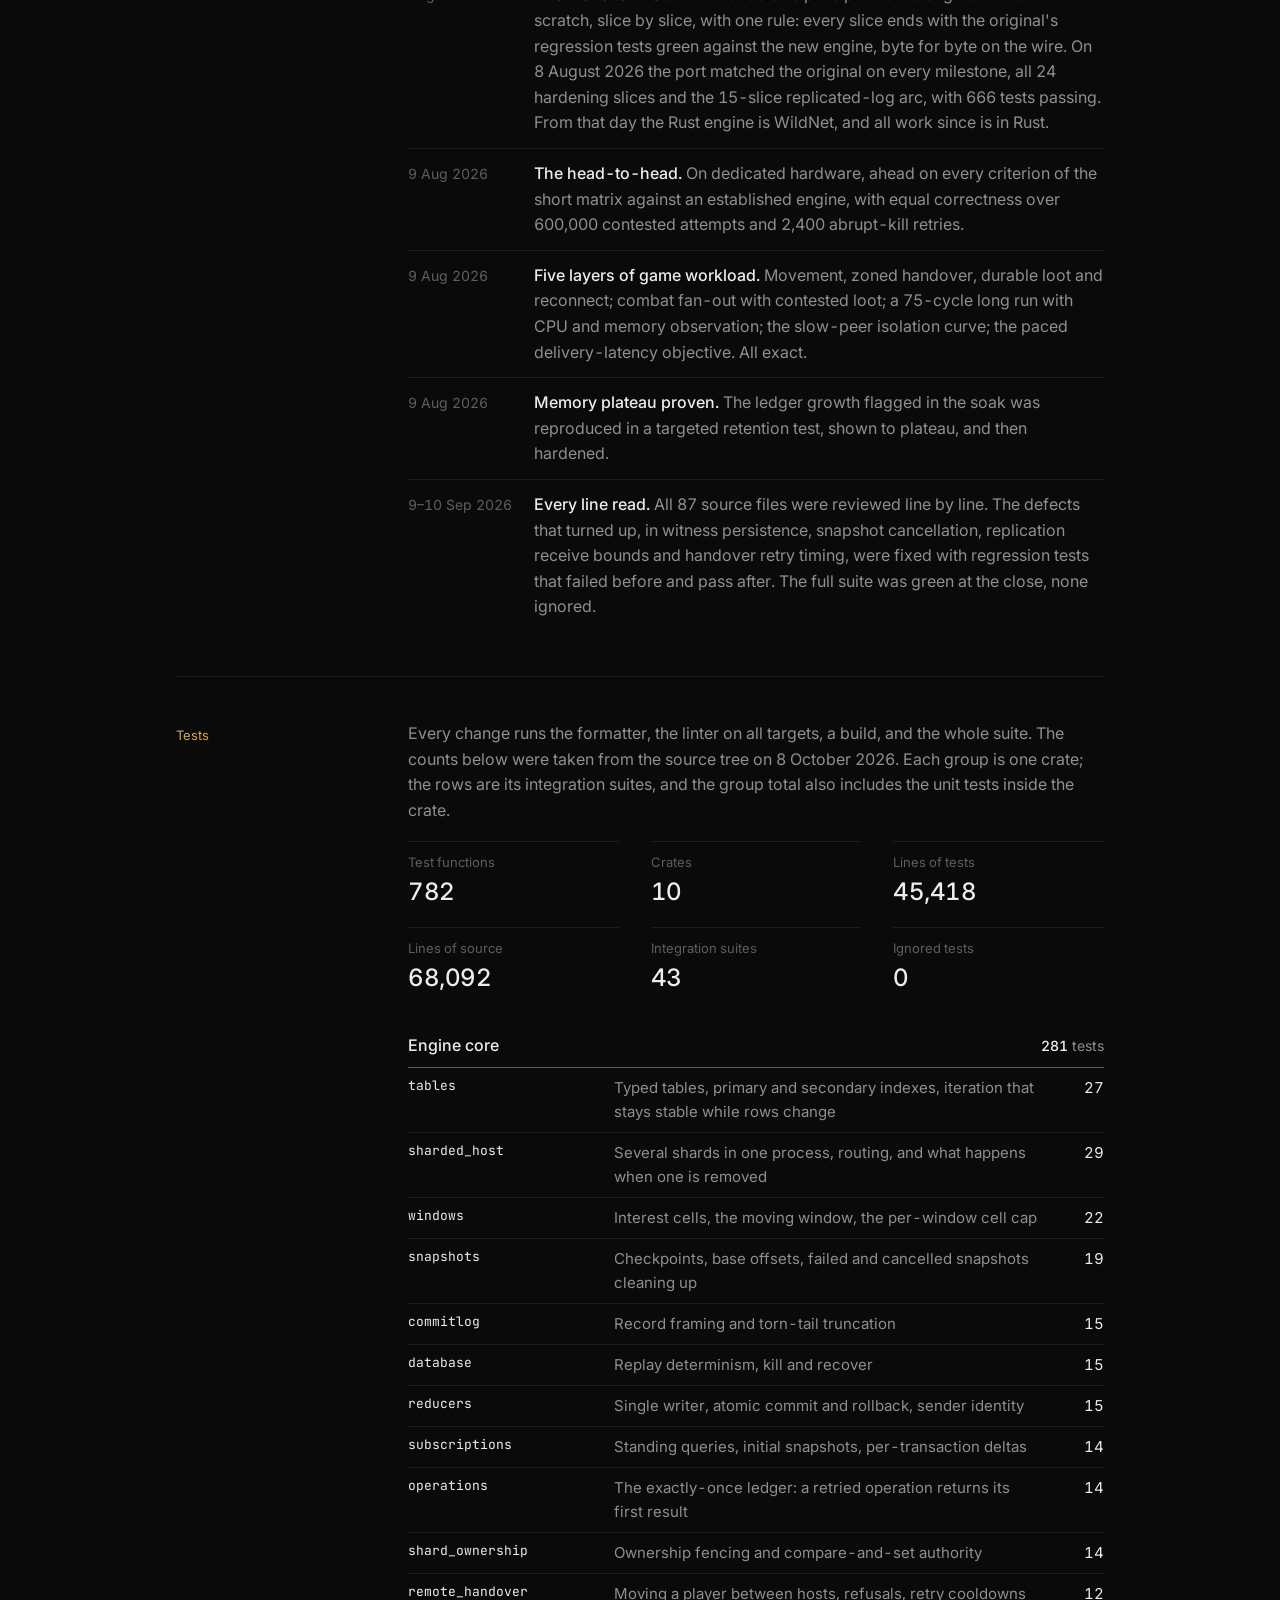
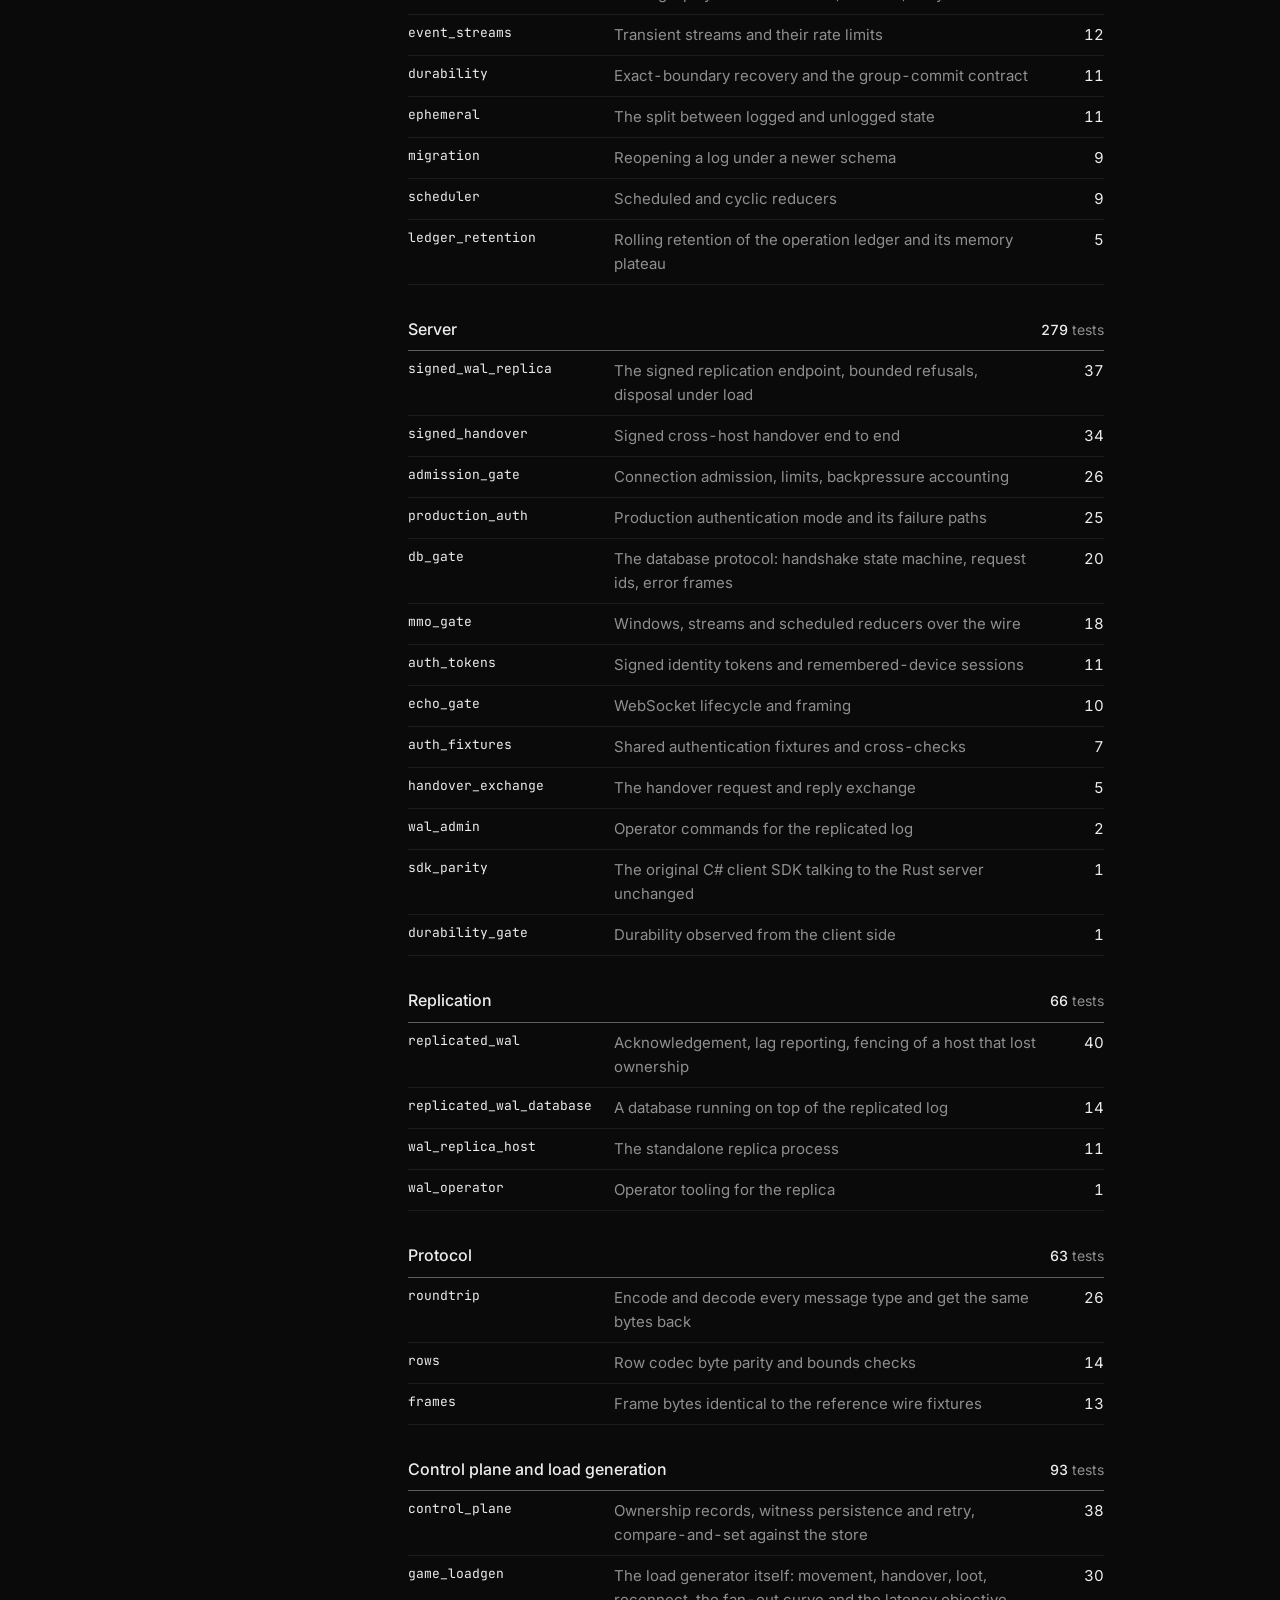
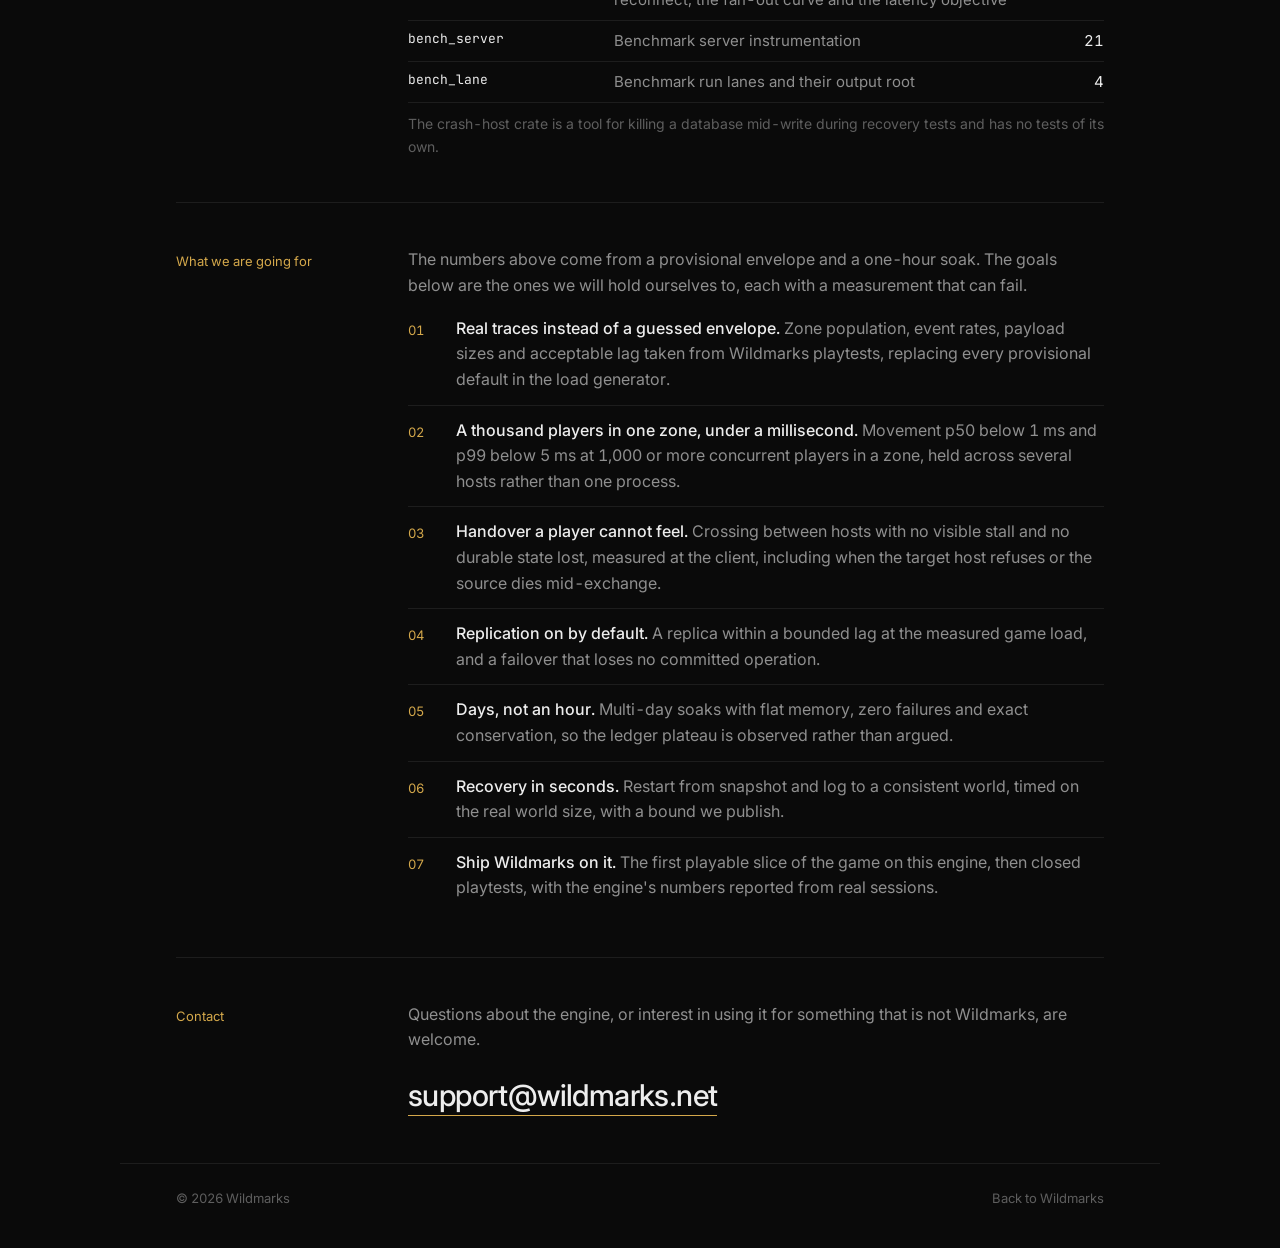
==== commit e2ed560a: "WildNet: C# began February 2025; correct the comparison method wording Each engine ran with its own " ====
--- a/wildnet/index.html
+++ b/wildnet/index.html
@@ -138,7 +138,7 @@
   <section class="row" id="compare">
     <p class="label">Head to head</p>
     <div class="body">
-      <p>In August 2026 we rented a dedicated 8-core host and ran WildNet against an established commercial engine of the same kind, with the same client harness, the same scenarios, and the same byte-level wire format on both sides. Each backend ran alone on the machine, with a fresh process and fresh data per repetition. The figures are medians of three repetitions.</p>
+      <p>In August 2026 we rented a host with eight dedicated cores and ran WildNet against an established commercial engine of the same kind. Each engine was driven by its own client over its own wire protocol, through the same scenarios, with the same measurement: bytes counted at the server's port per scenario, CPU and memory sampled once a second. Each backend ran alone on the machine, with a fresh process and fresh data per repetition. The figures are medians of three repetitions.</p>
       <table class="compare">
         <thead><tr><th>Measure</th><th>WildNet</th><th>The other engine</th></tr></thead>
         <tbody>
@@ -194,7 +194,7 @@
     <p class="label">What has been done</p>
     <div class="body">
       <ul class="dated">
-        <li><time>2025</time><p><strong>WildNet in C#.</strong> We wrote the first WildNet ourselves, in C#: the in-memory tables, the commit log, reducers, subscriptions, interest windows, sharding, signed handover and the replicated log, each with its own regression tests. The first Wildmarks builds ran on it.</p></li>
+        <li><time>Feb 2025</time><p><strong>WildNet in C#.</strong> We wrote the first WildNet ourselves, in C#: the in-memory tables, the commit log, reducers, subscriptions, interest windows, sharding, signed handover and the replicated log, each with its own regression tests. The first Wildmarks builds ran on it.</p></li>
         <li><time>Aug 2026</time><p><strong>The move to Rust.</strong> With Claude's help we ported the engine to Rust from scratch, slice by slice, with one rule: every slice ends with the original's regression tests green against the new engine, byte for byte on the wire. On 8 August 2026 the port matched the original on every milestone, all 24 hardening slices and the 15-slice replicated-log arc, with 666 tests passing. From that day the Rust engine is WildNet, and all work since is in Rust.</p></li>
         <li><time>9 Aug 2026</time><p><strong>The head-to-head.</strong> On dedicated hardware, ahead on every criterion of the short matrix against an established engine, with equal correctness over 600,000 contested attempts and 2,400 abrupt-kill retries.</p></li>
         <li><time>9 Aug 2026</time><p><strong>Five layers of game workload.</strong> Movement, zoned handover, durable loot and reconnect; combat fan-out with contested loot; a 75-cycle long run with CPU and memory observation; the slow-peer isolation curve; the paced delivery-latency objective. All exact.</p></li>
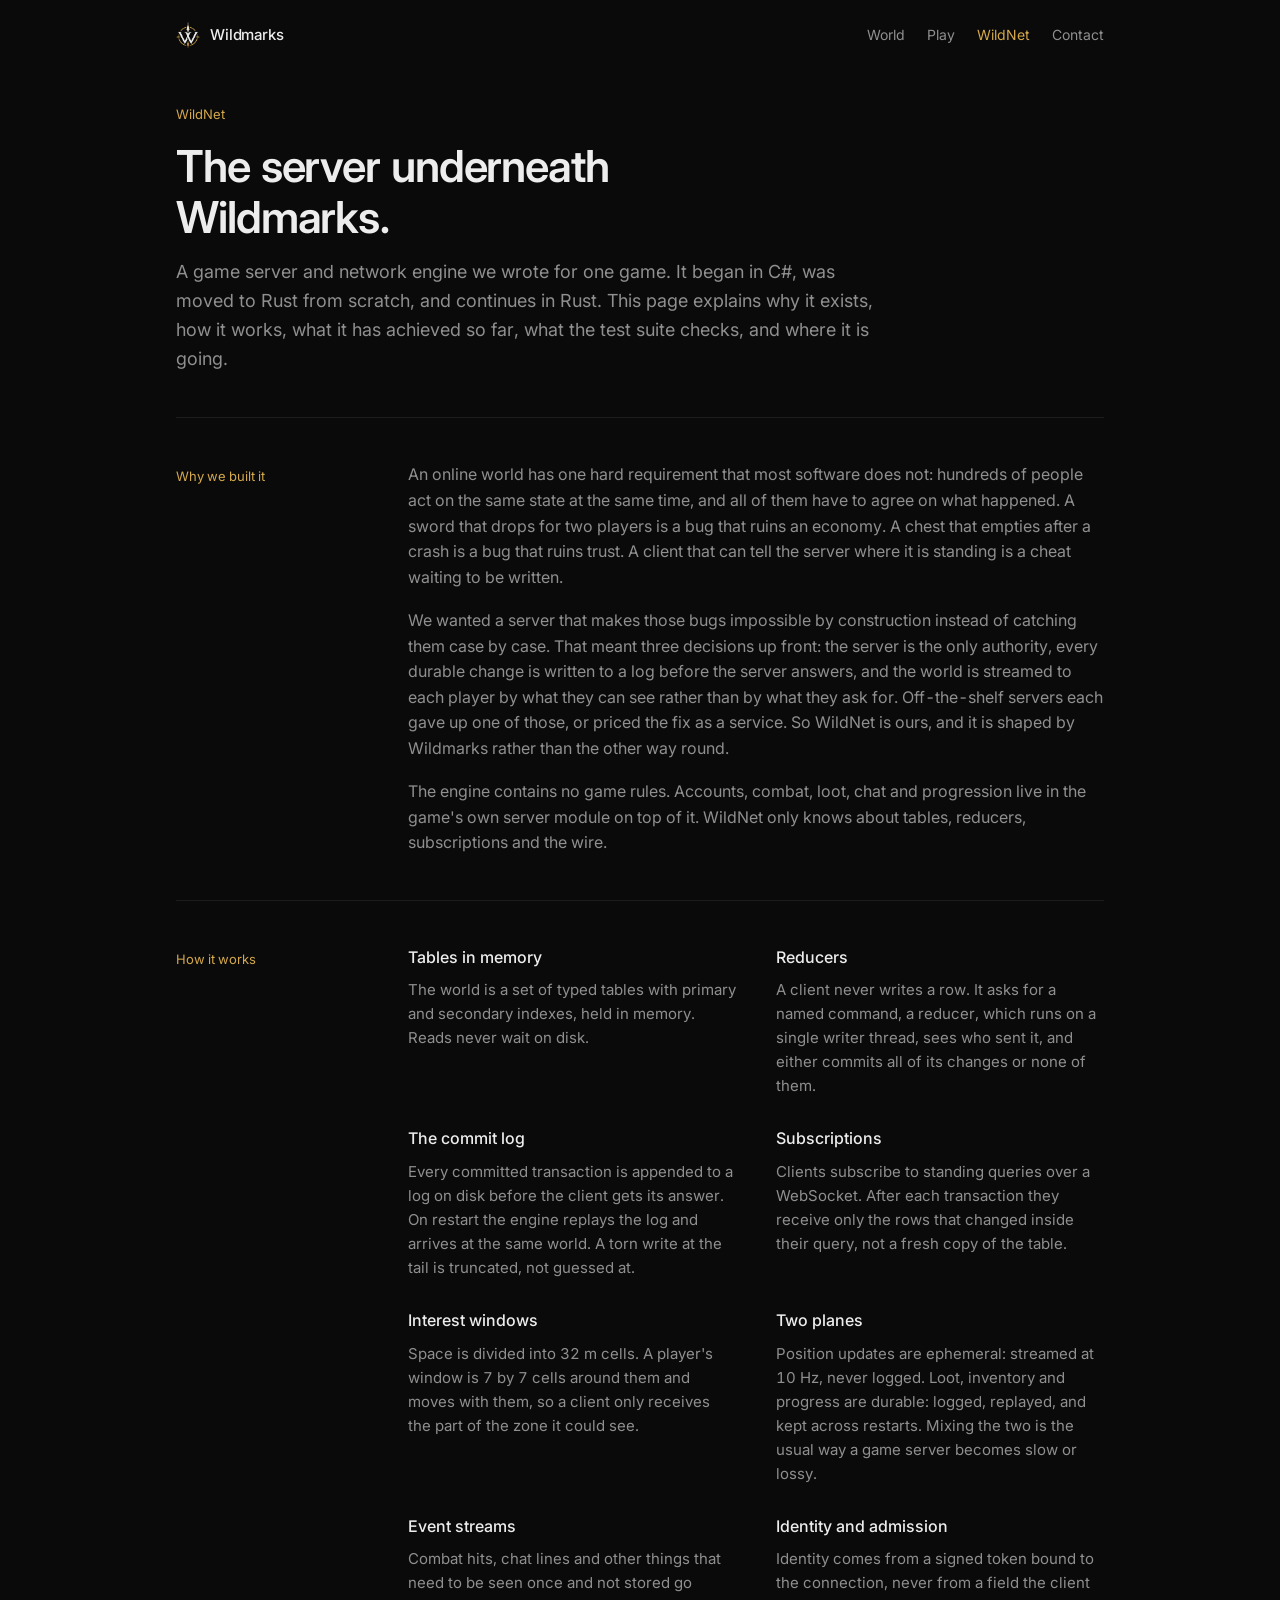
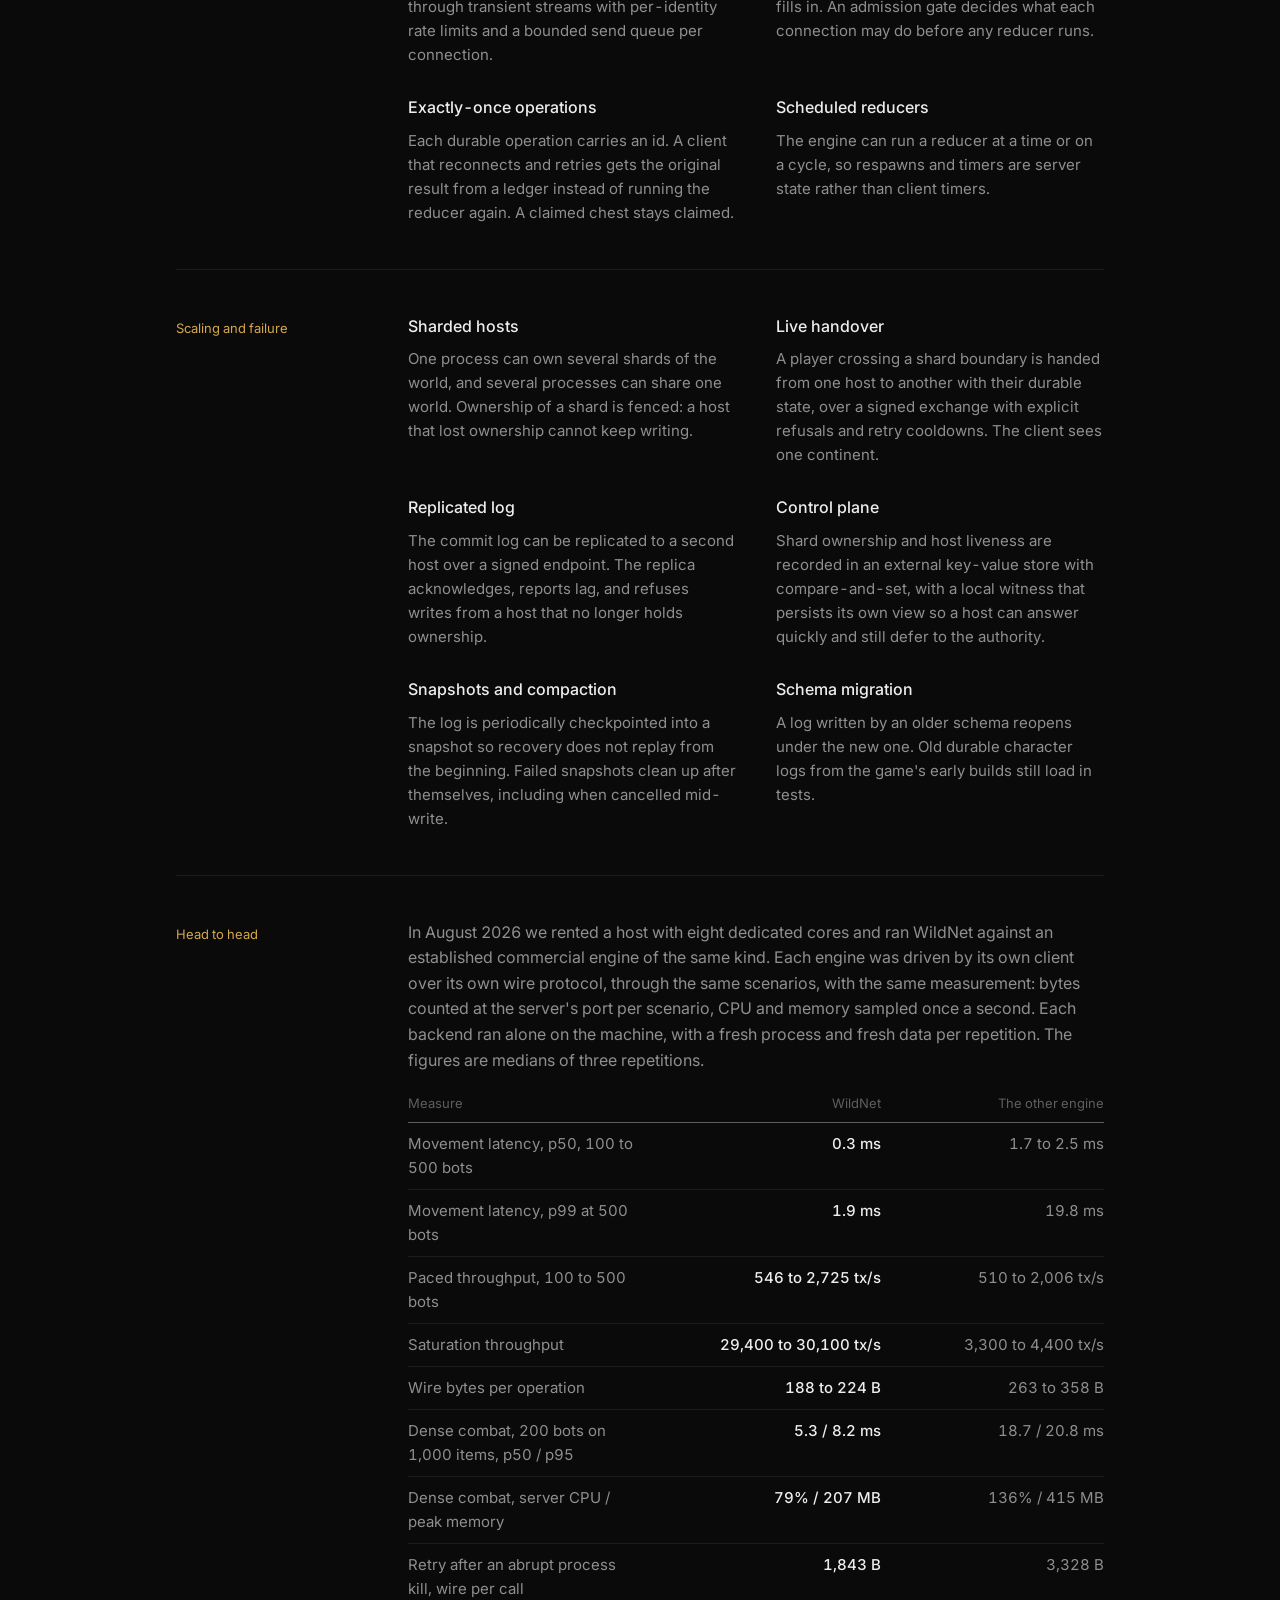
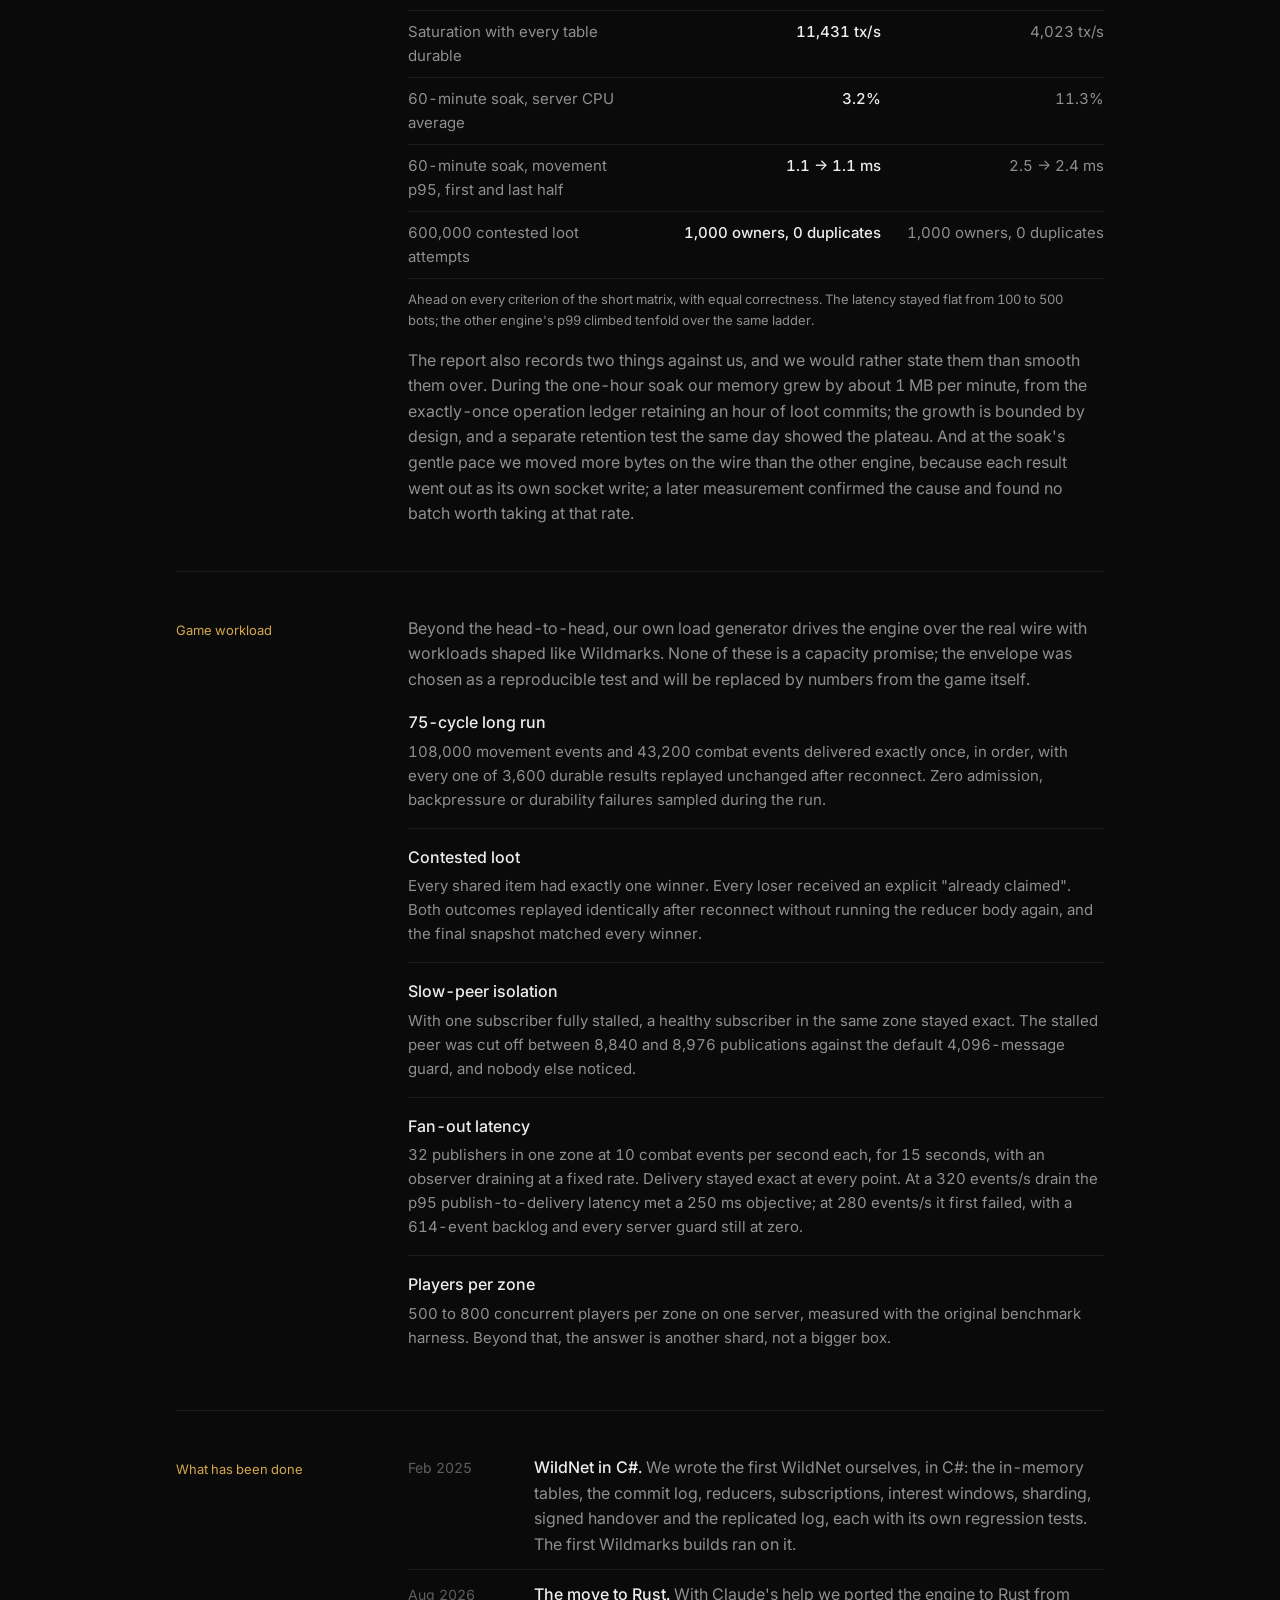
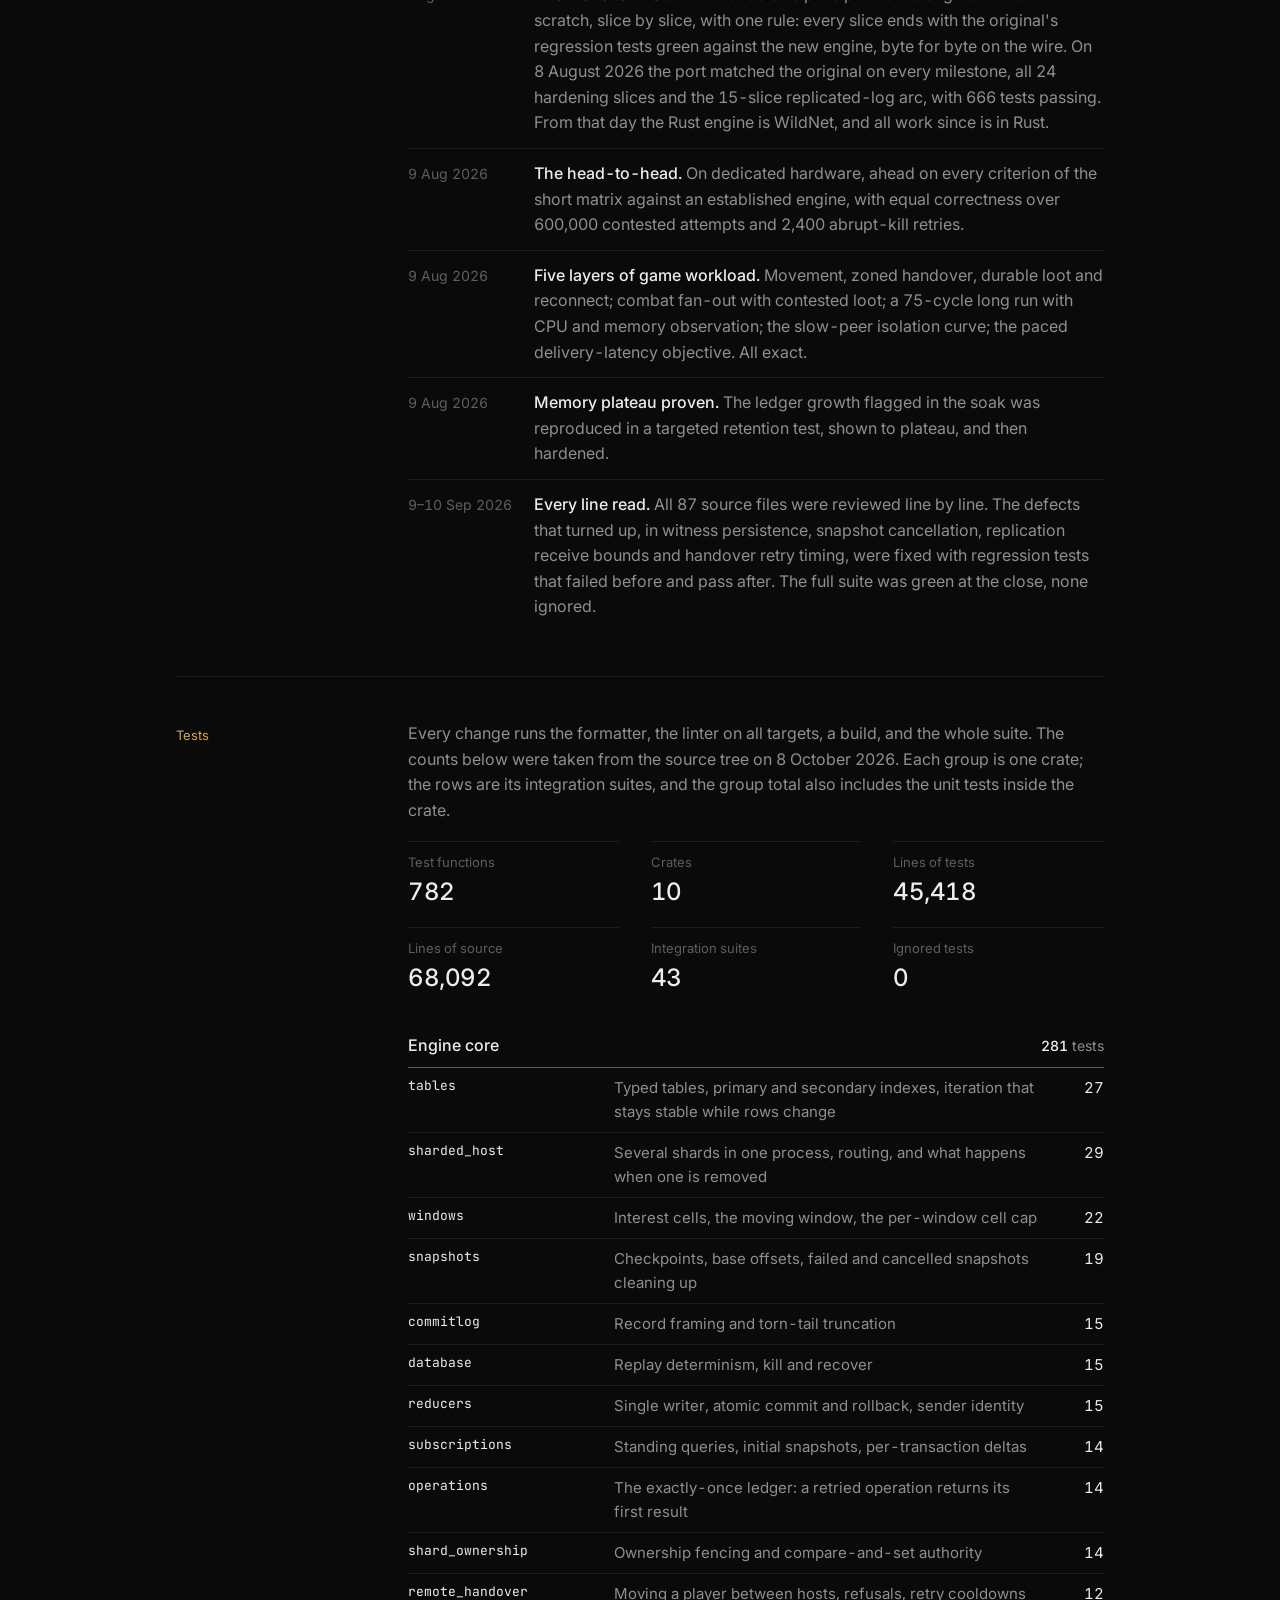
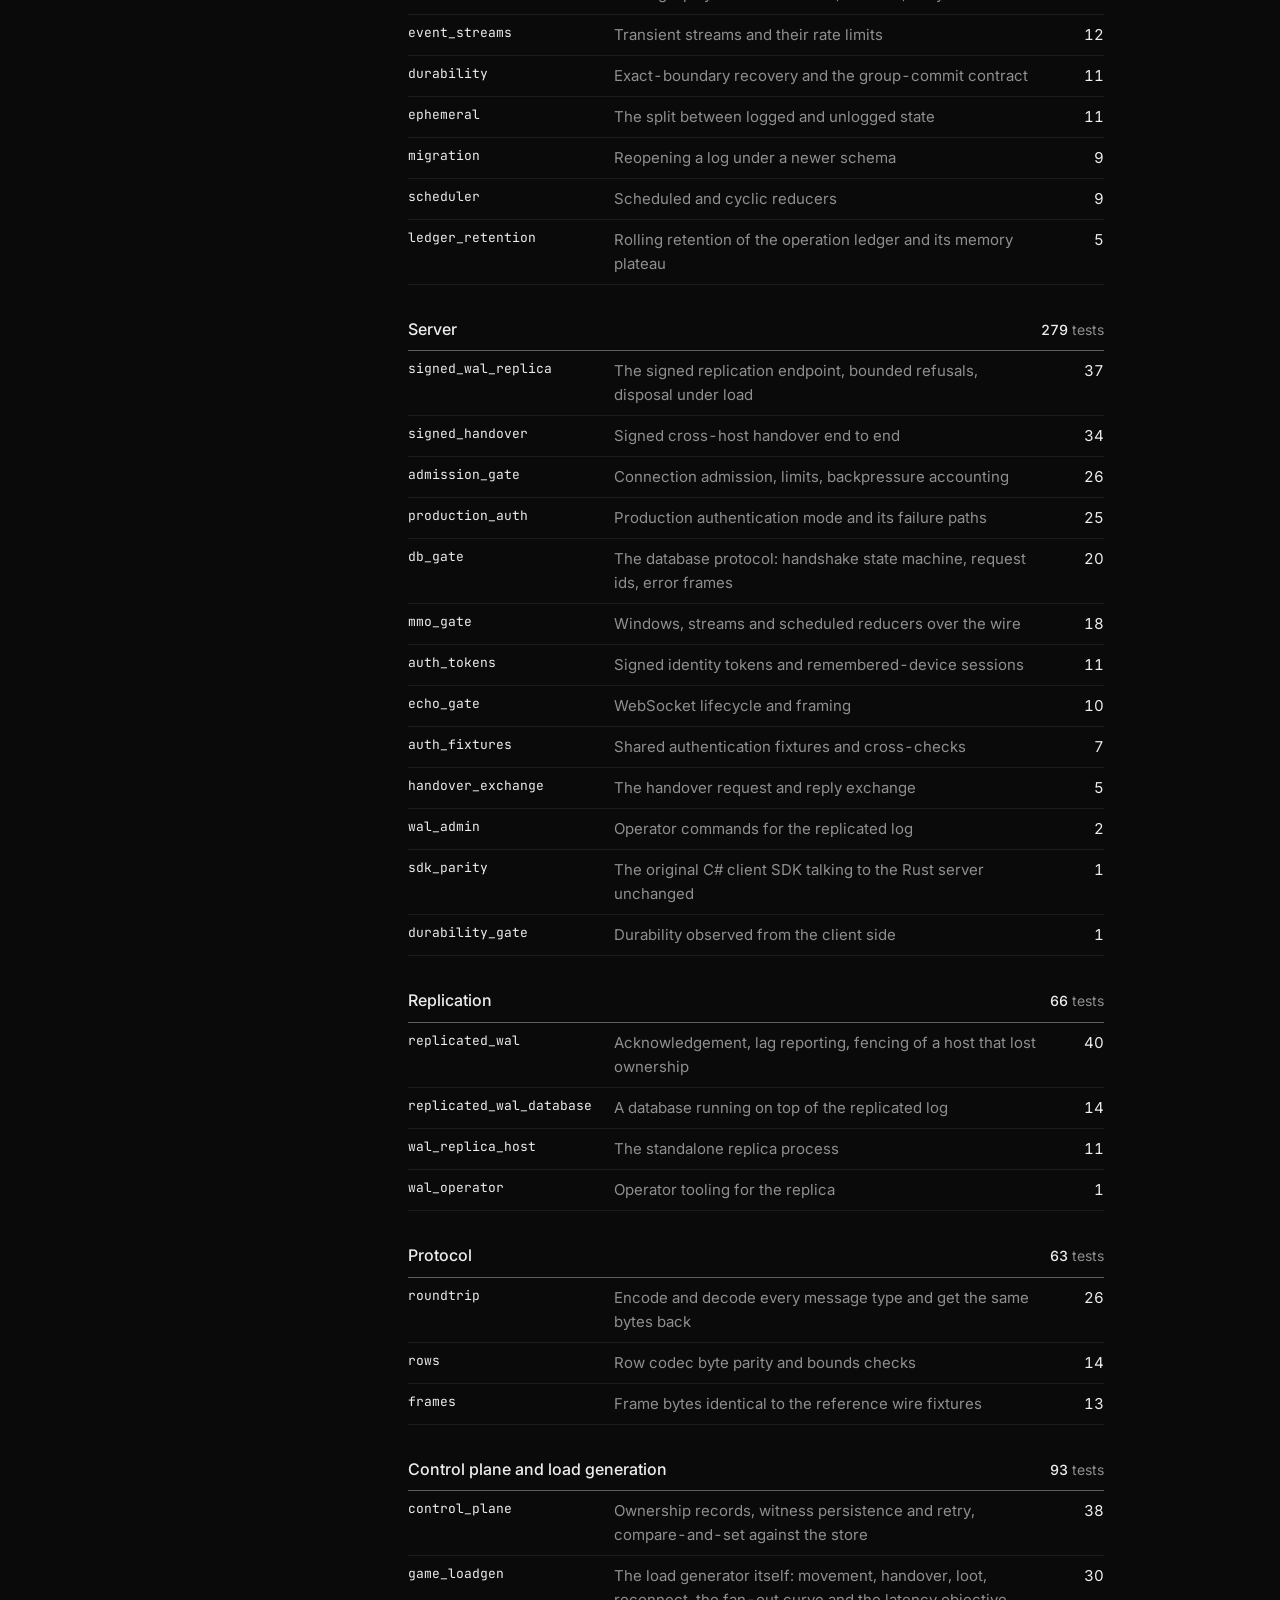
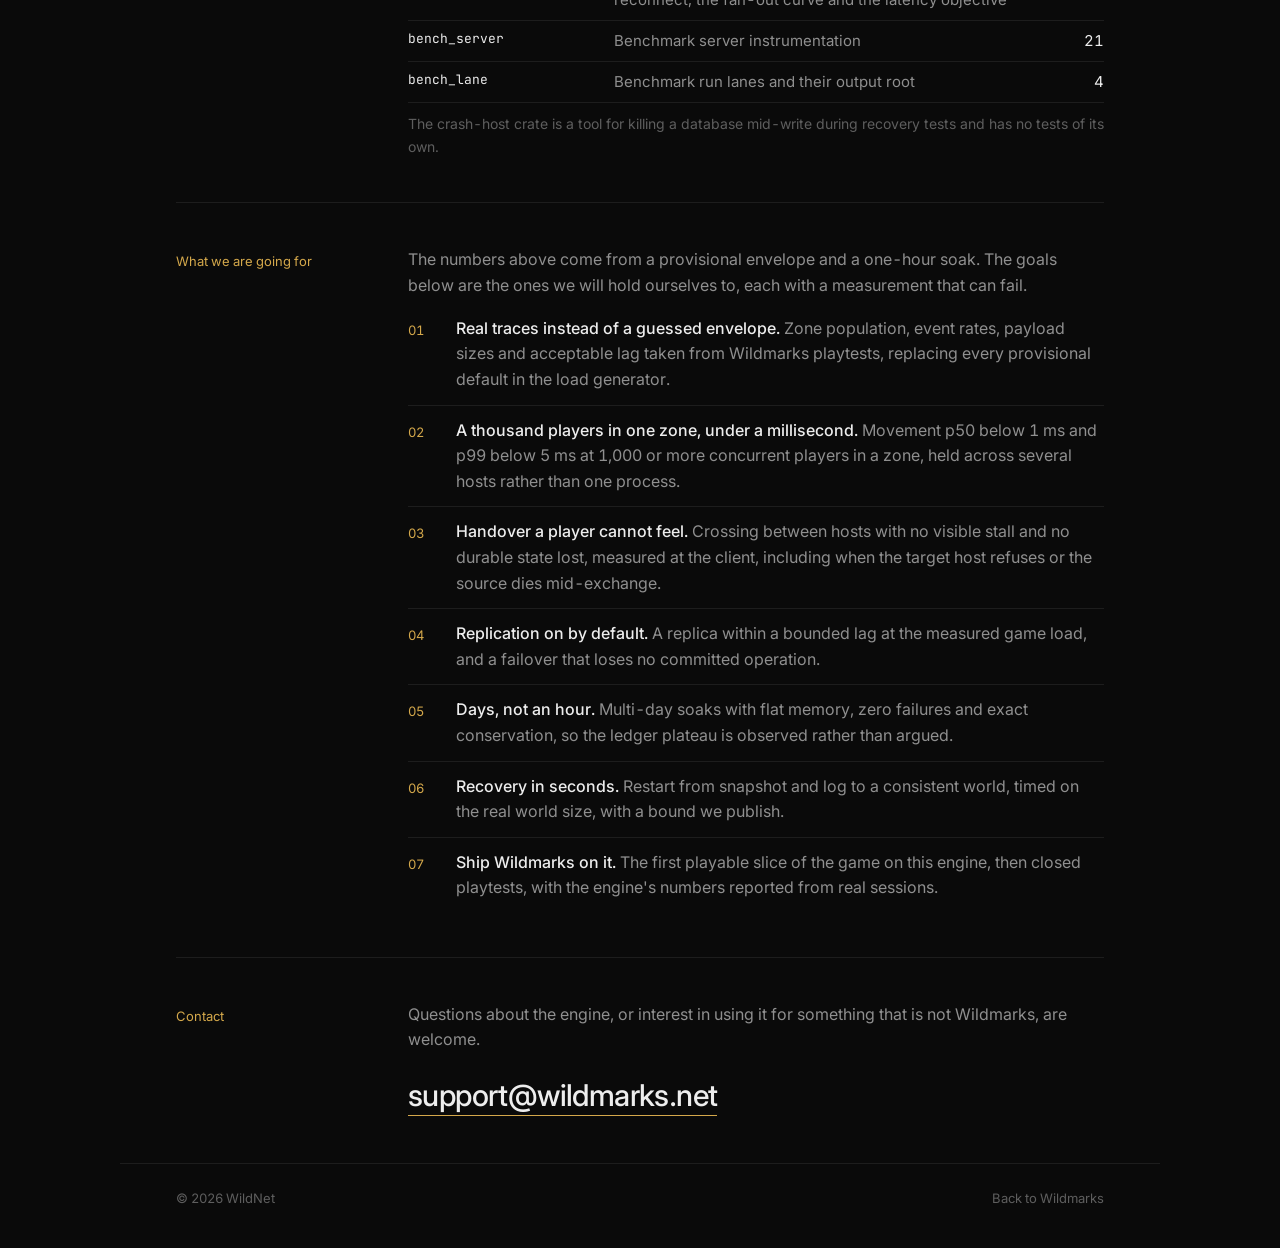
==== commit 7fa18a53: "Name the studio: WildNet, founded 2024, in the footer and studio text Co-Authored-By: Claude Fable 5" ====
--- a/wildnet/index.html
+++ b/wildnet/index.html
@@ -319,7 +319,7 @@
 </main>
 
 <footer>
-  <p>© 2026 Wildmarks</p>
+  <p>© 2026 WildNet</p>
   <p><a href="/">Back to Wildmarks</a></p>
 </footer>
 
